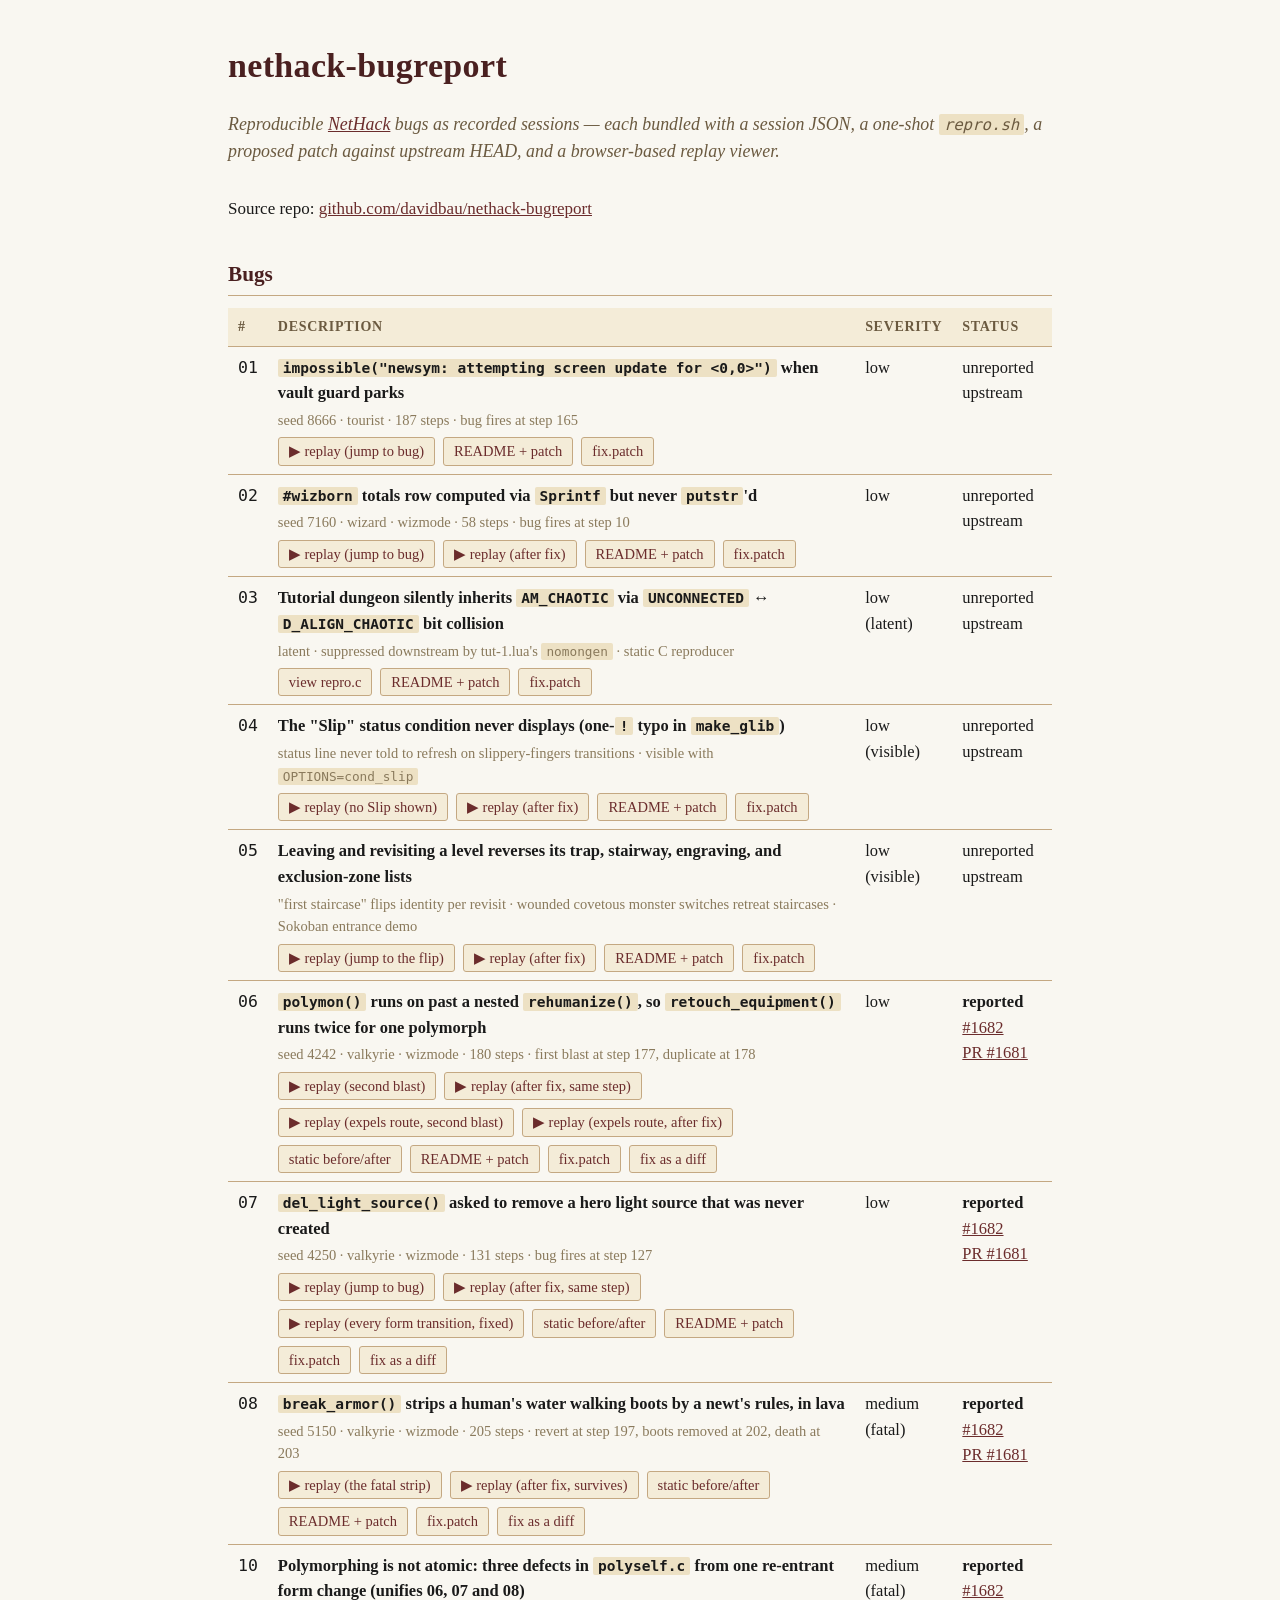
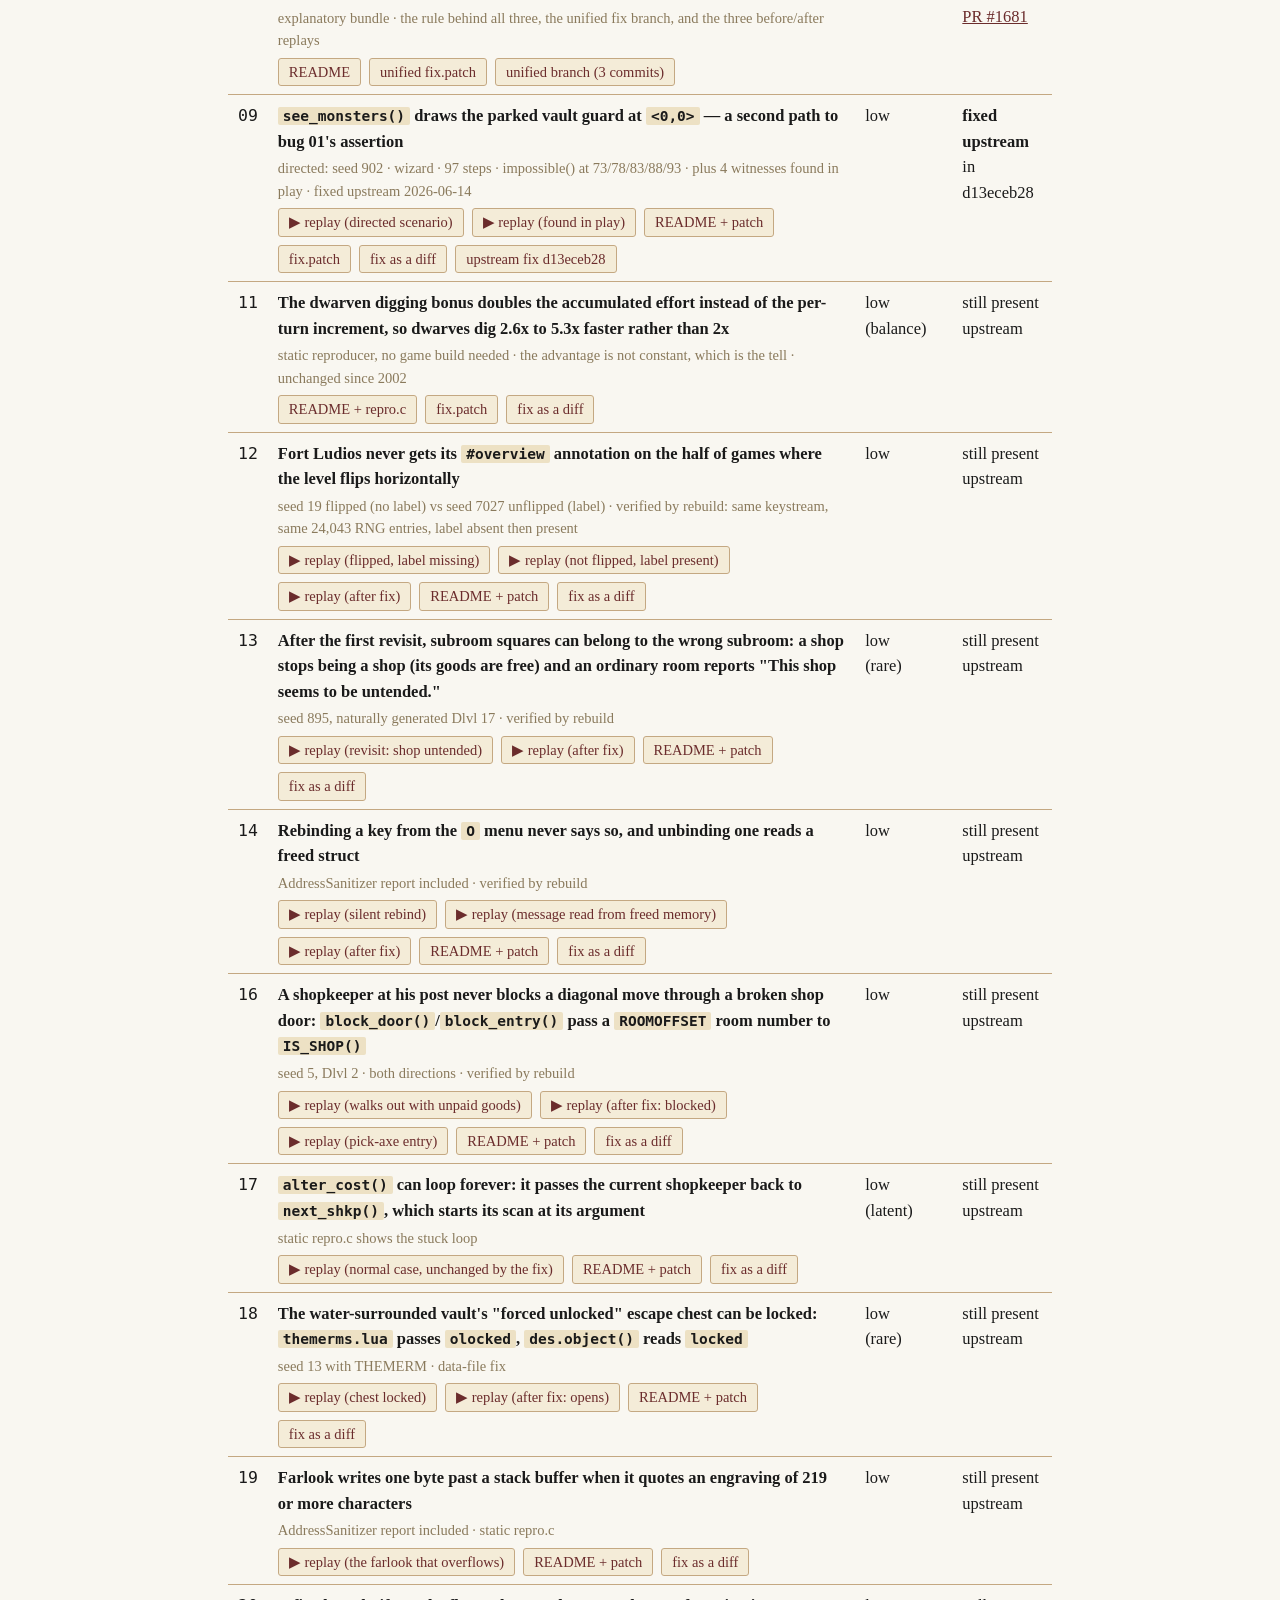
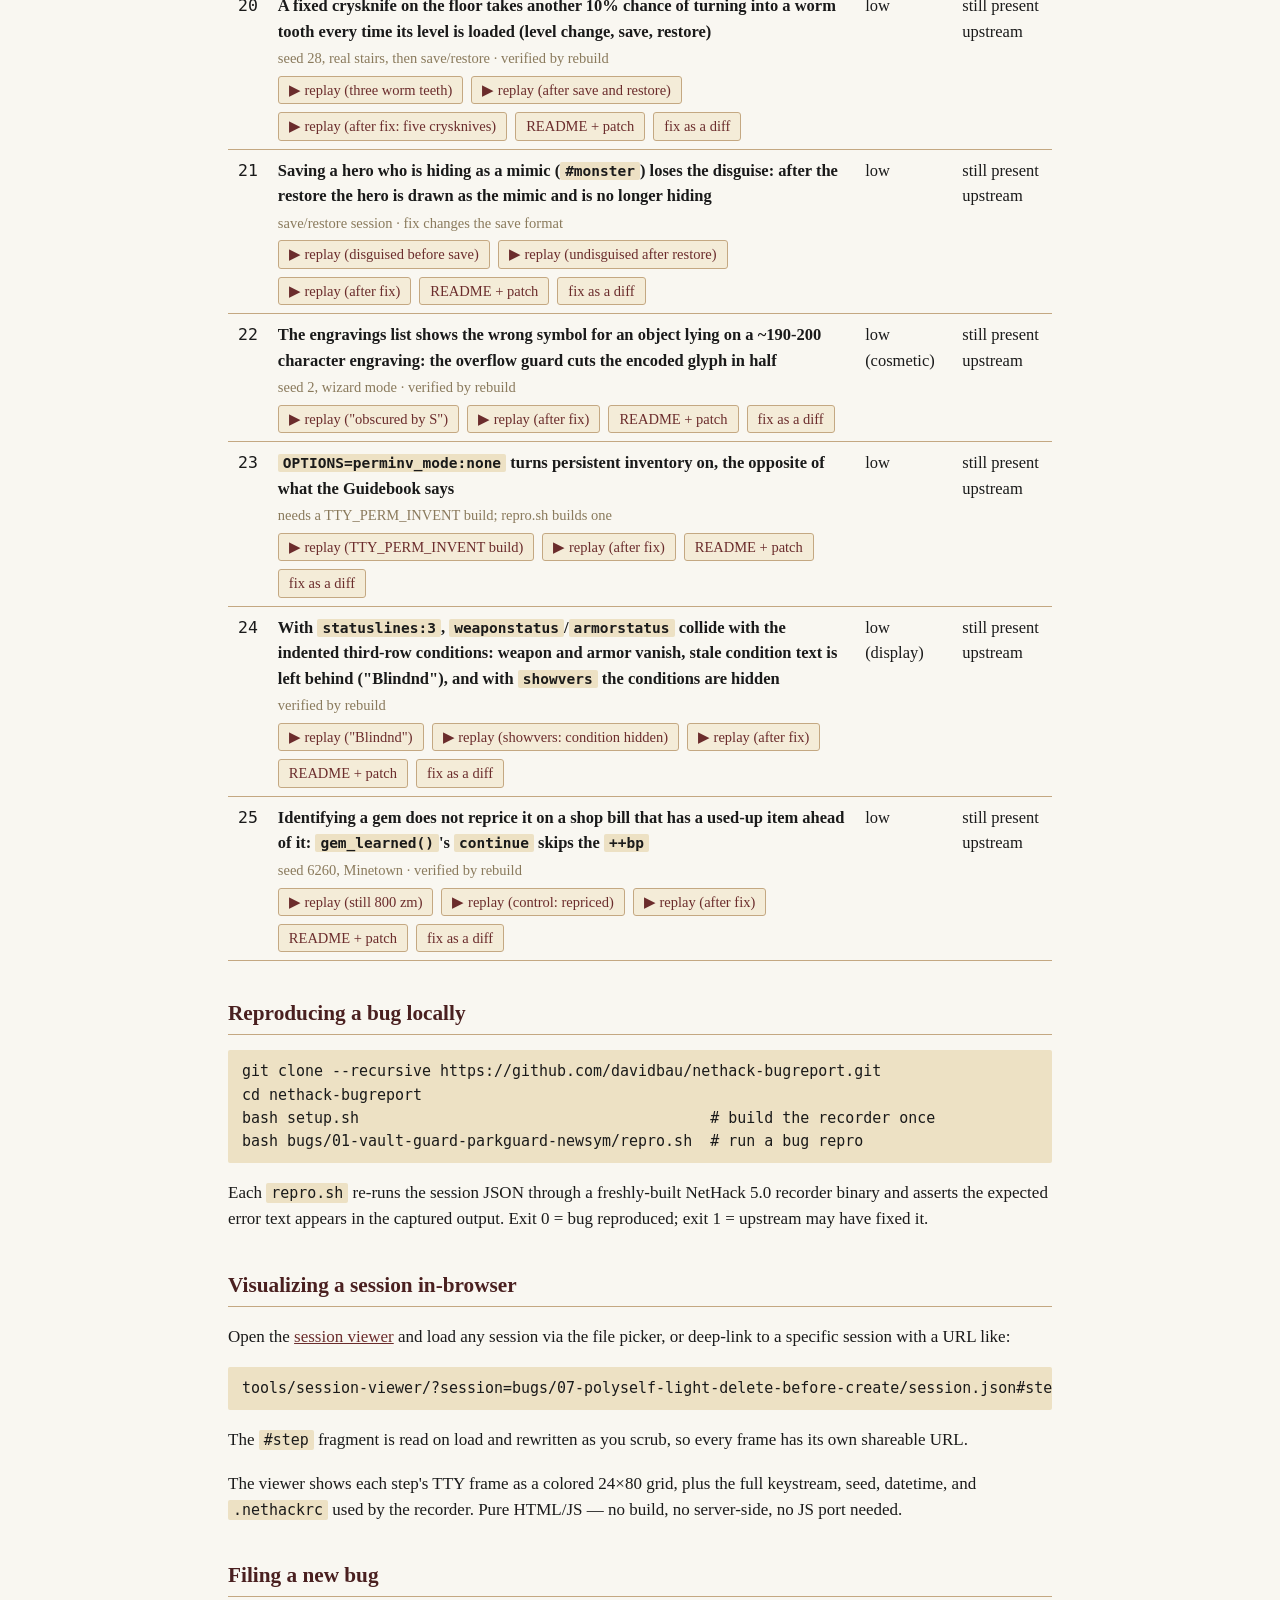
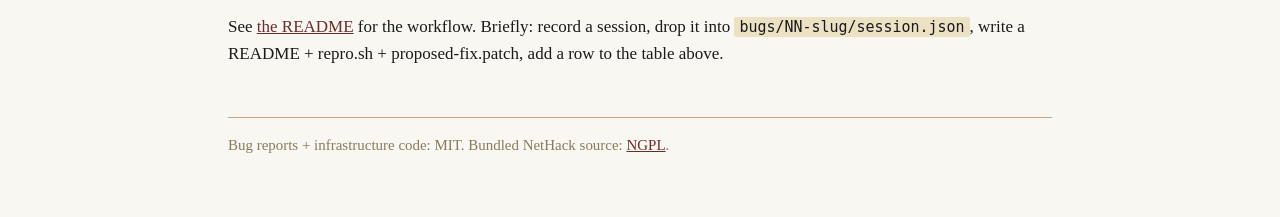
==== index.html @ 1fbb34c0 "bugs 13-14, 16-25: twelve more NetHack 5.0 bug reports Each bundle has a README (what the player see" ====
<!doctype html>
<html lang="en">
<head>
<meta charset="utf-8">
<title>nethack-bugreport</title>
<link rel="icon" href="data:image/svg+xml,<svg xmlns='http://www.w3.org/2000/svg' viewBox='0 0 16 16'><rect width='16' height='16' fill='%23111'/><text x='8' y='12.5' font-family='monospace' font-size='13' fill='%23e8e8e8' text-anchor='middle'>@</text></svg>">
<style>
:root {
    --bg:           #f9f7f1;
    --bg-2:         #f4ecd8;
    --bg-3:         #ede1c4;
    --rule:         #c4a882;
    --fg:           #1a1a1a;
    --fg-2:         #6b5a40;
    --fg-3:         #8a7a5c;
    --accent:       #6b2c2c;
    --accent-dark:  #4a2020;
    --font-serif: 'EB Garamond', 'Garamond', Georgia, serif;
    --font-mono:  "DejaVu Sans Mono","Liberation Mono",monospace;
}
* { box-sizing: border-box; }
html, body { margin: 0; padding: 0; background: var(--bg); color: var(--fg); }
body { font: 17px/1.55 var(--font-serif); }
.wrap { max-width: 880px; margin: 0 auto; padding: 40px 28px 60px; }
h1 {
    font-size: 2.0em;
    margin: 0 0 6px 0;
    color: var(--accent-dark);
    font-weight: 600;
    letter-spacing: 0.01em;
}
.tagline {
    color: var(--fg-2);
    font-style: italic;
    margin-bottom: 30px;
    font-size: 1.05em;
}
h2 {
    font-size: 1.25em;
    color: var(--accent-dark);
    margin-top: 36px;
    margin-bottom: 12px;
    border-bottom: 1px solid var(--rule);
    padding-bottom: 4px;
}
a { color: var(--accent); }
a:hover { color: var(--accent-dark); }
code, pre {
    font-family: var(--font-mono);
    background: var(--bg-3);
    padding: 1px 5px;
    border-radius: 2px;
    font-size: 0.88em;
}
pre {
    padding: 10px 14px;
    overflow: auto;
}
table {
    width: 100%;
    border-collapse: collapse;
    margin: 10px 0 14px 0;
    font-size: 0.97em;
}
th, td {
    text-align: left;
    padding: 8px 10px;
    border-bottom: 1px solid var(--rule);
    vertical-align: top;
}
th {
    background: var(--bg-2);
    color: var(--fg-2);
    font-weight: 600;
    font-size: 0.85em;
    text-transform: uppercase;
    letter-spacing: 0.05em;
}
td.num { font-family: var(--font-mono); white-space: nowrap; }
.bug-title { font-weight: 600; }
.bug-meta {
    display: block;
    color: var(--fg-3);
    font-size: 0.88em;
    margin-top: 3px;
}
.actions {
    display: flex;
    gap: 8px;
    flex-wrap: wrap;
    margin-top: 6px;
}
.actions a {
    display: inline-block;
    background: var(--bg-2);
    border: 1px solid var(--rule);
    padding: 2px 10px;
    border-radius: 3px;
    text-decoration: none;
    font-size: 0.88em;
    color: var(--accent);
}
.actions a:hover { background: var(--bg-3); color: var(--accent-dark); }
.footer {
    margin-top: 50px;
    padding-top: 16px;
    border-top: 1px solid var(--rule);
    color: var(--fg-3);
    font-size: 0.88em;
}
</style>
</head>
<body>
<div class="wrap">

<h1>nethack-bugreport</h1>
<p class="tagline">
    Reproducible <a href="https://github.com/NetHack/NetHack">NetHack</a>
    bugs as recorded sessions — each bundled with a session JSON,
    a one-shot <code>repro.sh</code>, a proposed patch against upstream
    HEAD, and a browser-based replay viewer.
</p>

<p>
    Source repo:
    <a href="https://github.com/davidbau/nethack-bugreport">github.com/davidbau/nethack-bugreport</a>
</p>

<h2>Bugs</h2>
<table>
    <thead>
        <tr>
            <th>#</th>
            <th>Description</th>
            <th>Severity</th>
            <th>Status</th>
        </tr>
    </thead>
    <tbody>
        <tr>
            <td class="num">01</td>
            <td>
                <div class="bug-title">
                    <code>impossible("newsym: attempting screen update for &lt;0,0&gt;")</code>
                    when vault guard parks
                </div>
                <span class="bug-meta">seed 8666 · tourist · 187 steps · bug fires at step 165</span>
                <div class="actions">
                    <a href="tools/session-viewer/?session=bugs/01-vault-guard-parkguard-newsym/session.json#step=165">▶ replay (jump to bug)</a>
                    <a href="https://github.com/davidbau/nethack-bugreport/tree/main/bugs/01-vault-guard-parkguard-newsym">README + patch</a>
                    <a href="https://github.com/davidbau/nethack-bugreport/blob/main/bugs/01-vault-guard-parkguard-newsym/proposed-fix.patch">fix.patch</a>
                </div>
            </td>
            <td>low</td>
            <td>unreported<br>upstream</td>
        </tr>
        <tr>
            <td class="num">02</td>
            <td>
                <div class="bug-title">
                    <code>#wizborn</code> totals row computed via
                    <code>Sprintf</code> but never <code>putstr</code>'d
                </div>
                <span class="bug-meta">seed 7160 · wizard · wizmode · 58 steps · bug fires at step 10</span>
                <div class="actions">
                    <a href="tools/session-viewer/?session=bugs/02-wizborn-totals/session.json#step=10">▶ replay (jump to bug)</a>
                    <a href="tools/session-viewer/?session=bugs/02-wizborn-totals/session-fixed.json#step=10">▶ replay (after fix)</a>
                    <a href="https://github.com/davidbau/nethack-bugreport/tree/main/bugs/02-wizborn-totals">README + patch</a>
                    <a href="https://github.com/davidbau/nethack-bugreport/blob/main/bugs/02-wizborn-totals/proposed-fix.patch">fix.patch</a>
                </div>
            </td>
            <td>low</td>
            <td>unreported<br>upstream</td>
        </tr>
        <tr>
            <td class="num">03</td>
            <td>
                <div class="bug-title">
                    Tutorial dungeon silently inherits <code>AM_CHAOTIC</code>
                    via <code>UNCONNECTED</code> ↔ <code>D_ALIGN_CHAOTIC</code>
                    bit collision
                </div>
                <span class="bug-meta">latent · suppressed downstream by tut-1.lua's <code>nomongen</code> · static C reproducer</span>
                <div class="actions">
                    <a href="https://github.com/davidbau/nethack-bugreport/blob/main/bugs/03-tutorial-alignment-collision/repro.c">view repro.c</a>
                    <a href="https://github.com/davidbau/nethack-bugreport/tree/main/bugs/03-tutorial-alignment-collision">README + patch</a>
                    <a href="https://github.com/davidbau/nethack-bugreport/blob/main/bugs/03-tutorial-alignment-collision/proposed-fix.patch">fix.patch</a>
                </div>
            </td>
            <td>low<br>(latent)</td>
            <td>unreported<br>upstream</td>
        </tr>
        <tr>
            <td class="num">04</td>
            <td>
                <div class="bug-title">
                    The "Slip" status condition never displays
                    (one-<code>!</code> typo in <code>make_glib</code>)
                </div>
                <span class="bug-meta">status line never told to refresh on slippery-fingers transitions · visible with <code>OPTIONS=cond_slip</code></span>
                <div class="actions">
                    <a href="tools/session-viewer/?session=bugs/04-make-glib-xor-typo/session.json#step=22">▶ replay (no Slip shown)</a>
                    <a href="tools/session-viewer/?session=bugs/04-make-glib-xor-typo/session-fixed.json#step=22">▶ replay (after fix)</a>
                    <a href="https://github.com/davidbau/nethack-bugreport/tree/main/bugs/04-make-glib-xor-typo">README + patch</a>
                    <a href="https://github.com/davidbau/nethack-bugreport/blob/main/bugs/04-make-glib-xor-typo/proposed-fix.patch">fix.patch</a>
                </div>
            </td>
            <td>low<br>(visible)</td>
            <td>unreported<br>upstream</td>
        </tr>
        <tr>
            <td class="num">05</td>
            <td>
                <div class="bug-title">
                    Leaving and revisiting a level reverses its trap,
                    stairway, engraving, and exclusion-zone lists
                </div>
                <span class="bug-meta">"first staircase" flips identity per revisit · wounded covetous monster switches retreat staircases · Sokoban entrance demo</span>
                <div class="actions">
                    <a href="tools/session-viewer/?session=bugs/05-restore-reverses-chains/session.json#step=99">▶ replay (jump to the flip)</a>
                    <a href="tools/session-viewer/?session=bugs/05-restore-reverses-chains/session-fixed.json#step=99">▶ replay (after fix)</a>
                    <a href="https://github.com/davidbau/nethack-bugreport/tree/main/bugs/05-restore-reverses-chains">README + patch</a>
                    <a href="https://github.com/davidbau/nethack-bugreport/blob/main/bugs/05-restore-reverses-chains/proposed-fix.patch">fix.patch</a>
                </div>
            </td>
            <td>low<br>(visible)</td>
            <td>unreported<br>upstream</td>
        </tr>
        <tr>
            <td class="num">06</td>
            <td>
                <div class="bug-title">
                    <code>polymon()</code> runs on past a nested
                    <code>rehumanize()</code>, so <code>retouch_equipment()</code>
                    runs twice for one polymorph
                </div>
                <span class="bug-meta">seed 4242 · valkyrie · wizmode · 180 steps · first blast at step 177, duplicate at 178</span>
                <div class="actions">
                    <a href="tools/session-viewer/?session=bugs/06-polymon-nested-rehumanize/session.json#step=178">▶ replay (second blast)</a>
                    <a href="tools/session-viewer/?session=bugs/06-polymon-nested-rehumanize/session-fixed.json#step=178">▶ replay (after fix, same step)</a>
                    <a href="tools/session-viewer/?session=bugs/06-polymon-nested-rehumanize/session-expels.json#step=247">▶ replay (expels route, second blast)</a>
                    <a href="tools/session-viewer/?session=bugs/06-polymon-nested-rehumanize/session-expels-fixed.json#step=246">▶ replay (expels route, after fix)</a>
                    <a href="https://davidbau.github.io/nethack-bugreport/bugs/06-polymon-nested-rehumanize/visualization.html">static before/after</a>
                    <a href="https://github.com/davidbau/nethack-bugreport/tree/main/bugs/06-polymon-nested-rehumanize">README + patch</a>
                    <a href="https://github.com/davidbau/nethack-bugreport/blob/main/bugs/06-polymon-nested-rehumanize/proposed-fix.patch">fix.patch</a>
                    <a href="https://github.com/davidbau/NetHack/commit/8076a18220413d8bc6e0ff871c06fa420c8f5793">fix as a diff</a>
                </div>
            </td>
            <td>low</td>
            <td><b>reported</b><br><a href="https://github.com/NetHack/NetHack/issues/1682">#1682</a><br><a href="https://github.com/NetHack/NetHack/pull/1681">PR #1681</a></td>
        </tr>
        <tr>
            <td class="num">07</td>
            <td>
                <div class="bug-title">
                    <code>del_light_source()</code> asked to remove a hero light
                    source that was never created
                </div>
                <span class="bug-meta">seed 4250 · valkyrie · wizmode · 131 steps · bug fires at step 127</span>
                <div class="actions">
                    <a href="tools/session-viewer/?session=bugs/07-polyself-light-delete-before-create/session.json#step=127">▶ replay (jump to bug)</a>
                    <a href="tools/session-viewer/?session=bugs/07-polyself-light-delete-before-create/session-fixed.json#step=127">▶ replay (after fix, same step)</a>
                    <a href="tools/session-viewer/?session=bugs/07-polyself-light-delete-before-create/session-transition-matrix-fixed.json#step=115">▶ replay (every form transition, fixed)</a>
                    <a href="https://davidbau.github.io/nethack-bugreport/bugs/07-polyself-light-delete-before-create/visualization.html">static before/after</a>
                    <a href="https://github.com/davidbau/nethack-bugreport/tree/main/bugs/07-polyself-light-delete-before-create">README + patch</a>
                    <a href="https://github.com/davidbau/nethack-bugreport/blob/main/bugs/07-polyself-light-delete-before-create/proposed-fix.patch">fix.patch</a>
                    <a href="https://github.com/davidbau/NetHack/commit/9a5fcf78e91d292faee9295e4a4e6424efec6cc7">fix as a diff</a>
                </div>
            </td>
            <td>low</td>
            <td><b>reported</b><br><a href="https://github.com/NetHack/NetHack/issues/1682">#1682</a><br><a href="https://github.com/NetHack/NetHack/pull/1681">PR #1681</a></td>
        </tr>
        <tr>
            <td class="num">08</td>
            <td>
                <div class="bug-title">
                    <code>break_armor()</code> strips a <b>human's</b> water walking
                    boots by a <b>newt's</b> rules, in lava
                </div>
                <span class="bug-meta">seed 5150 · valkyrie · wizmode · 205 steps · revert at step 197, boots removed at 202, death at 203</span>
                <div class="actions">
                    <a href="tools/session-viewer/?session=bugs/08-break-armor-stale-form/session.json#step=202">▶ replay (the fatal strip)</a>
                    <a href="tools/session-viewer/?session=bugs/08-break-armor-stale-form/session-fixed.json#step=200">▶ replay (after fix, survives)</a>
                    <a href="https://davidbau.github.io/nethack-bugreport/bugs/08-break-armor-stale-form/visualization.html">static before/after</a>
                    <a href="https://github.com/davidbau/nethack-bugreport/tree/main/bugs/08-break-armor-stale-form">README + patch</a>
                    <a href="https://github.com/davidbau/nethack-bugreport/blob/main/bugs/08-break-armor-stale-form/proposed-fix.patch">fix.patch</a>
                    <a href="https://github.com/davidbau/NetHack/commit/e38656987319c8e62f13c428ef3ae6837f7faa3a">fix as a diff</a>
                </div>
            </td>
            <td>medium<br>(fatal)</td>
            <td><b>reported</b><br><a href="https://github.com/NetHack/NetHack/issues/1682">#1682</a><br><a href="https://github.com/NetHack/NetHack/pull/1681">PR #1681</a></td>
        </tr>
        <tr>
            <td class="num">10</td>
            <td>
                <div class="bug-title">
                    Polymorphing is not atomic: three defects in
                    <code>polyself.c</code> from one re-entrant form change
                    (unifies 06, 07 and 08)
                </div>
                <span class="bug-meta">explanatory bundle · the rule behind all three, the unified fix branch, and the three before/after replays</span>
                <div class="actions">
                    <a href="https://github.com/davidbau/nethack-bugreport/tree/main/bugs/10-polyself-reentrant-form-changes">README</a>
                    <a href="https://github.com/davidbau/nethack-bugreport/blob/main/bugs/10-polyself-reentrant-form-changes/proposed-fix.patch">unified fix.patch</a>
                    <a href="https://github.com/davidbau/NetHack/compare/16ff59115315917b93185d026aeefea06db9b0f4...bugreport/10-polyself-reentrancy">unified branch (3 commits)</a>
                </div>
            </td>
            <td>medium<br>(fatal)</td>
            <td><b>reported</b><br><a href="https://github.com/NetHack/NetHack/issues/1682">#1682</a><br><a href="https://github.com/NetHack/NetHack/pull/1681">PR #1681</a></td>
        </tr>
        <tr>
            <td class="num">09</td>
            <td>
                <div class="bug-title">
                    <code>see_monsters()</code> draws the parked vault guard at
                    <code>&lt;0,0&gt;</code> &mdash; a second path to bug 01's assertion
                </div>
                <span class="bug-meta">directed: seed 902 · wizard · 97 steps · impossible() at 73/78/83/88/93 · plus 4 witnesses found in play · fixed upstream 2026-06-14</span>
                <div class="actions">
                    <a href="tools/session-viewer/?session=bugs/09-see-monsters-parked-guard/session-directed.json#step=73">▶ replay (directed scenario)</a>
                    <a href="tools/session-viewer/?session=bugs/09-see-monsters-parked-guard/session.json#step=137">▶ replay (found in play)</a>
                    <a href="https://github.com/davidbau/nethack-bugreport/tree/main/bugs/09-see-monsters-parked-guard">README + patch</a>
                    <a href="https://github.com/davidbau/nethack-bugreport/blob/main/bugs/09-see-monsters-parked-guard/proposed-fix.patch">fix.patch</a>
                    <a href="https://github.com/davidbau/NetHack/commit/f7f5a644ce2cc579dc4ad5630d36148cb822c9ee">fix as a diff</a>
                    <a href="https://github.com/NetHack/NetHack/commit/d13eceb28bc84a36d09254a7e1d8b939115afab6">upstream fix d13eceb28</a>
                </div>
            </td>
            <td>low</td>
            <td><b>fixed upstream</b><br>in d13eceb28</td>
        </tr>
        <tr>
            <td class="num">11</td>
            <td>
                <div class="bug-title">
                    The dwarven digging bonus doubles the accumulated effort
                    instead of the per-turn increment, so dwarves dig 2.6x to
                    5.3x faster rather than 2x
                </div>
                <span class="bug-meta">static reproducer, no game build needed · the advantage is not constant, which is the tell · unchanged since 2002</span>
                <div class="actions">
                    <a href="https://github.com/davidbau/nethack-bugreport/tree/main/bugs/11-dwarf-dig-accumulator">README + repro.c</a>
                    <a href="https://github.com/davidbau/nethack-bugreport/blob/main/bugs/11-dwarf-dig-accumulator/proposed-fix.patch">fix.patch</a>
                    <a href="https://github.com/davidbau/NetHack/commit/de56289519c8b4776fe14d194a58fb7d7c742e37">fix as a diff</a>
                </div>
            </td>
            <td>low<br>(balance)</td>
            <td>still present<br>upstream</td>
        </tr>
        <tr>
            <td class="num">12</td>
            <td>
                <div class="bug-title">
                    Fort Ludios never gets its <code>#overview</code>
                    annotation on the half of games where the level flips
                    horizontally
                </div>
                <span class="bug-meta">seed 19 flipped (no label) vs seed 7027 unflipped (label) · verified by rebuild: same keystream, same 24,043 RNG entries, label absent then present</span>
                <div class="actions">
                    <a href="tools/session-viewer/?session=bugs/12-fort-ludios-annotation-flip/session.json#step=105">▶ replay (flipped, label missing)</a>
                    <a href="tools/session-viewer/?session=bugs/12-fort-ludios-annotation-flip/session-unflipped.json#step=104">▶ replay (not flipped, label present)</a>
                    <a href="tools/session-viewer/?session=bugs/12-fort-ludios-annotation-flip/session-fixed.json#step=105">▶ replay (after fix)</a>
                    <a href="https://github.com/davidbau/nethack-bugreport/tree/main/bugs/12-fort-ludios-annotation-flip">README + patch</a>
                    <a href="https://github.com/davidbau/NetHack/commit/6d3963b4a1c9f32602acac246a1e47fc4b1fdc05">fix as a diff</a>
                </div>
            </td>
            <td>low</td>
            <td>still present<br>upstream</td>
        </tr>
        <tr>
            <td class="num">13</td>
            <td>
                <div class="bug-title">
                    After the first revisit, subroom squares can belong to the wrong subroom: a shop stops being a shop (its goods are free) and an ordinary room reports "This shop seems to be untended."
                </div>
                <span class="bug-meta">seed 895, naturally generated Dlvl 17 · verified by rebuild</span>
                <div class="actions">
                    <a href="tools/session-viewer/?session=bugs/13-subroom-roomno-stale-on-restore/session.json#step=183">▶ replay (revisit: shop untended)</a>
                    <a href="tools/session-viewer/?session=bugs/13-subroom-roomno-stale-on-restore/session-fixed.json#step=183">▶ replay (after fix)</a>
                    <a href="https://github.com/davidbau/nethack-bugreport/tree/main/bugs/13-subroom-roomno-stale-on-restore">README + patch</a>
                    <a href="https://github.com/davidbau/NetHack/commit/34928fe03b426cee973c6aaebabbed9112e4f722">fix as a diff</a>
                </div>
            </td>
            <td>low<br>(rare)</td>
            <td>still present<br>upstream</td>
        </tr>
        <tr>
            <td class="num">14</td>
            <td>
                <div class="bug-title">
                    Rebinding a key from the <code>O</code> menu never says so, and unbinding one reads a freed struct
                </div>
                <span class="bug-meta">AddressSanitizer report included · verified by rebuild</span>
                <div class="actions">
                    <a href="tools/session-viewer/?session=bugs/14-rebind-key-message/session.json#step=37">▶ replay (silent rebind)</a>
                    <a href="tools/session-viewer/?session=bugs/14-rebind-key-message/session.json#step=40">▶ replay (message read from freed memory)</a>
                    <a href="tools/session-viewer/?session=bugs/14-rebind-key-message/session-fixed.json#step=37">▶ replay (after fix)</a>
                    <a href="https://github.com/davidbau/nethack-bugreport/tree/main/bugs/14-rebind-key-message">README + patch</a>
                    <a href="https://github.com/davidbau/NetHack/commit/a2c2cb68cea8cb401758c7ab9bb74c4b783a6fda">fix as a diff</a>
                </div>
            </td>
            <td>low</td>
            <td>still present<br>upstream</td>
        </tr>
        <tr>
            <td class="num">16</td>
            <td>
                <div class="bug-title">
                    A shopkeeper at his post never blocks a diagonal move through a broken shop door: <code>block_door()</code>/<code>block_entry()</code> pass a <code>ROOMOFFSET</code> room number to <code>IS_SHOP()</code>
                </div>
                <span class="bug-meta">seed 5, Dlvl 2 · both directions · verified by rebuild</span>
                <div class="actions">
                    <a href="tools/session-viewer/?session=bugs/16-shk-block-door-wrong-room/session.json#step=85">▶ replay (walks out with unpaid goods)</a>
                    <a href="tools/session-viewer/?session=bugs/16-shk-block-door-wrong-room/session-fixed.json#step=81">▶ replay (after fix: blocked)</a>
                    <a href="tools/session-viewer/?session=bugs/16-shk-block-door-wrong-room/session-entry.json#step=57">▶ replay (pick-axe entry)</a>
                    <a href="https://github.com/davidbau/nethack-bugreport/tree/main/bugs/16-shk-block-door-wrong-room">README + patch</a>
                    <a href="https://github.com/davidbau/NetHack/commit/b96713d8427714b7eb2dcd46feb828bfe9d2c8a5">fix as a diff</a>
                </div>
            </td>
            <td>low</td>
            <td>still present<br>upstream</td>
        </tr>
        <tr>
            <td class="num">17</td>
            <td>
                <div class="bug-title">
                    <code>alter_cost()</code> can loop forever: it passes the current shopkeeper back to <code>next_shkp()</code>, which starts its scan at its argument
                </div>
                <span class="bug-meta">static repro.c shows the stuck loop</span>
                <div class="actions">
                    <a href="tools/session-viewer/?session=bugs/17-alter-cost-next-shkp-loop/session.json#step=79">▶ replay (normal case, unchanged by the fix)</a>
                    <a href="https://github.com/davidbau/nethack-bugreport/tree/main/bugs/17-alter-cost-next-shkp-loop">README + patch</a>
                    <a href="https://github.com/davidbau/NetHack/commit/e5aad0a4e13b71f8e5f350ad3c13403352158fa3">fix as a diff</a>
                </div>
            </td>
            <td>low<br>(latent)</td>
            <td>still present<br>upstream</td>
        </tr>
        <tr>
            <td class="num">18</td>
            <td>
                <div class="bug-title">
                    The water-surrounded vault's "forced unlocked" escape chest can be locked: <code>themerms.lua</code> passes <code>olocked</code>, <code>des.object()</code> reads <code>locked</code>
                </div>
                <span class="bug-meta">seed 13 with THEMERM · data-file fix</span>
                <div class="actions">
                    <a href="tools/session-viewer/?session=bugs/18-water-vault-chest-locked/session.json#step=22">▶ replay (chest locked)</a>
                    <a href="tools/session-viewer/?session=bugs/18-water-vault-chest-locked/session-fixed.json#step=23">▶ replay (after fix: opens)</a>
                    <a href="https://github.com/davidbau/nethack-bugreport/tree/main/bugs/18-water-vault-chest-locked">README + patch</a>
                    <a href="https://github.com/davidbau/NetHack/commit/50dd50e46b16113f73e839e5ee5b3ad6fe6f2348">fix as a diff</a>
                </div>
            </td>
            <td>low<br>(rare)</td>
            <td>still present<br>upstream</td>
        </tr>
        <tr>
            <td class="num">19</td>
            <td>
                <div class="bug-title">
                    Farlook writes one byte past a stack buffer when it quotes an engraving of 219 or more characters
                </div>
                <span class="bug-meta">AddressSanitizer report included · static repro.c</span>
                <div class="actions">
                    <a href="tools/session-viewer/?session=bugs/19-farlook-engraving-overflow/session.json#step=264">▶ replay (the farlook that overflows)</a>
                    <a href="https://github.com/davidbau/nethack-bugreport/tree/main/bugs/19-farlook-engraving-overflow">README + patch</a>
                    <a href="https://github.com/davidbau/NetHack/commit/2ef159dd82bcd1ad2b0c7b8f307126885fa8ebeb">fix as a diff</a>
                </div>
            </td>
            <td>low</td>
            <td>still present<br>upstream</td>
        </tr>
        <tr>
            <td class="num">20</td>
            <td>
                <div class="bug-title">
                    A fixed crysknife on the floor takes another 10% chance of turning into a worm tooth every time its level is loaded (level change, save, restore)
                </div>
                <span class="bug-meta">seed 28, real stairs, then save/restore · verified by rebuild</span>
                <div class="actions">
                    <a href="tools/session-viewer/?session=bugs/20-crysknife-reload-reversion/session.json#step=200">▶ replay (three worm teeth)</a>
                    <a href="tools/session-viewer/?session=bugs/20-crysknife-reload-reversion/session.json#seg=2&amp;step=5">▶ replay (after save and restore)</a>
                    <a href="tools/session-viewer/?session=bugs/20-crysknife-reload-reversion/session-fixed.json#seg=2&amp;step=5">▶ replay (after fix: five crysknives)</a>
                    <a href="https://github.com/davidbau/nethack-bugreport/tree/main/bugs/20-crysknife-reload-reversion">README + patch</a>
                    <a href="https://github.com/davidbau/NetHack/commit/64b11e7e251cd2856ea564d5a7b46ca449e8bdba">fix as a diff</a>
                </div>
            </td>
            <td>low</td>
            <td>still present<br>upstream</td>
        </tr>
        <tr>
            <td class="num">21</td>
            <td>
                <div class="bug-title">
                    Saving a hero who is hiding as a mimic (<code>#monster</code>) loses the disguise: after the restore the hero is drawn as the mimic and is no longer hiding
                </div>
                <span class="bug-meta">save/restore session · fix changes the save format</span>
                <div class="actions">
                    <a href="tools/session-viewer/?session=bugs/21-mimic-disguise-save/session.json#step=33">▶ replay (disguised before save)</a>
                    <a href="tools/session-viewer/?session=bugs/21-mimic-disguise-save/session.json#seg=2&amp;step=0">▶ replay (undisguised after restore)</a>
                    <a href="tools/session-viewer/?session=bugs/21-mimic-disguise-save/session-fixed.json#seg=2&amp;step=0">▶ replay (after fix)</a>
                    <a href="https://github.com/davidbau/nethack-bugreport/tree/main/bugs/21-mimic-disguise-save">README + patch</a>
                    <a href="https://github.com/davidbau/NetHack/commit/03dacd04eae6fde6253d209b9f07a03bf74c27a4">fix as a diff</a>
                </div>
            </td>
            <td>low</td>
            <td>still present<br>upstream</td>
        </tr>
        <tr>
            <td class="num">22</td>
            <td>
                <div class="bug-title">
                    The engravings list shows the wrong symbol for an object lying on a ~190-200 character engraving: the overflow guard cuts the encoded glyph in half
                </div>
                <span class="bug-meta">seed 2, wizard mode · verified by rebuild</span>
                <div class="actions">
                    <a href="tools/session-viewer/?session=bugs/22-look-engrs-glyph-cut/session.json#step=230">▶ replay (&quot;obscured by S&quot;)</a>
                    <a href="tools/session-viewer/?session=bugs/22-look-engrs-glyph-cut/session-fixed.json#step=230">▶ replay (after fix)</a>
                    <a href="https://github.com/davidbau/nethack-bugreport/tree/main/bugs/22-look-engrs-glyph-cut">README + patch</a>
                    <a href="https://github.com/davidbau/NetHack/commit/1079647d5ab5ba6f8a83353456369fa1d803f620">fix as a diff</a>
                </div>
            </td>
            <td>low<br>(cosmetic)</td>
            <td>still present<br>upstream</td>
        </tr>
        <tr>
            <td class="num">23</td>
            <td>
                <div class="bug-title">
                    <code>OPTIONS=perminv_mode:none</code> turns persistent inventory on, the opposite of what the Guidebook says
                </div>
                <span class="bug-meta">needs a TTY_PERM_INVENT build; repro.sh builds one</span>
                <div class="actions">
                    <a href="tools/session-viewer/?session=bugs/23-perminv-mode-none/session.json#step=0">▶ replay (TTY_PERM_INVENT build)</a>
                    <a href="tools/session-viewer/?session=bugs/23-perminv-mode-none/session-fixed.json#step=0">▶ replay (after fix)</a>
                    <a href="https://github.com/davidbau/nethack-bugreport/tree/main/bugs/23-perminv-mode-none">README + patch</a>
                    <a href="https://github.com/davidbau/NetHack/commit/7f0e07a645a9464ff0a480862b100dadbcad0fd7">fix as a diff</a>
                </div>
            </td>
            <td>low</td>
            <td>still present<br>upstream</td>
        </tr>
        <tr>
            <td class="num">24</td>
            <td>
                <div class="bug-title">
                    With <code>statuslines:3</code>, <code>weaponstatus</code>/<code>armorstatus</code> collide with the indented third-row conditions: weapon and armor vanish, stale condition text is left behind ("Blindnd"), and with <code>showvers</code> the conditions are hidden
                </div>
                <span class="bug-meta">verified by rebuild</span>
                <div class="actions">
                    <a href="tools/session-viewer/?session=bugs/24-status-condition-indent/session.json#step=32">▶ replay (&quot;Blindnd&quot;)</a>
                    <a href="tools/session-viewer/?session=bugs/24-status-condition-indent/session-showvers.json#step=13">▶ replay (showvers: condition hidden)</a>
                    <a href="tools/session-viewer/?session=bugs/24-status-condition-indent/session-fixed.json#step=32">▶ replay (after fix)</a>
                    <a href="https://github.com/davidbau/nethack-bugreport/tree/main/bugs/24-status-condition-indent">README + patch</a>
                    <a href="https://github.com/davidbau/NetHack/commit/7c0a3df29893d13aaf12896355f2612853f66345">fix as a diff</a>
                </div>
            </td>
            <td>low<br>(display)</td>
            <td>still present<br>upstream</td>
        </tr>
        <tr>
            <td class="num">25</td>
            <td>
                <div class="bug-title">
                    Identifying a gem does not reprice it on a shop bill that has a used-up item ahead of it: <code>gem_learned()</code>'s <code>continue</code> skips the <code>++bp</code>
                </div>
                <span class="bug-meta">seed 6260, Minetown · verified by rebuild</span>
                <div class="actions">
                    <a href="tools/session-viewer/?session=bugs/25-gem-learned-bill-skip/session.json#step=117">▶ replay (still 800 zm)</a>
                    <a href="tools/session-viewer/?session=bugs/25-gem-learned-bill-skip/session-unread.json#step=114">▶ replay (control: repriced)</a>
                    <a href="tools/session-viewer/?session=bugs/25-gem-learned-bill-skip/session-fixed.json#step=117">▶ replay (after fix)</a>
                    <a href="https://github.com/davidbau/nethack-bugreport/tree/main/bugs/25-gem-learned-bill-skip">README + patch</a>
                    <a href="https://github.com/davidbau/NetHack/commit/c7aa8a2cc74bf5190bcf1d9a99a711fdccc4d98f">fix as a diff</a>
                </div>
            </td>
            <td>low</td>
            <td>still present<br>upstream</td>
        </tr>
    </tbody>
</table>

<h2>Reproducing a bug locally</h2>
<pre>git clone --recursive https://github.com/davidbau/nethack-bugreport.git
cd nethack-bugreport
bash setup.sh                                       # build the recorder once
bash bugs/01-vault-guard-parkguard-newsym/repro.sh  # run a bug repro</pre>

<p>
    Each <code>repro.sh</code> re-runs the session JSON through a
    freshly-built NetHack 5.0 recorder binary and asserts the expected
    error text appears in the captured output. Exit 0 = bug
    reproduced; exit 1 = upstream may have fixed it.
</p>

<h2>Visualizing a session in-browser</h2>
<p>
    Open the
    <a href="tools/session-viewer/">session viewer</a>
    and load any session via the file picker, or deep-link to a
    specific session with a URL like:
</p>
<pre>tools/session-viewer/?session=bugs/07-polyself-light-delete-before-create/session.json#step=127</pre>
<p>
    The <code>#step</code> fragment is read on load and rewritten as you
    scrub, so every frame has its own shareable URL.
</p>
<p>
    The viewer shows each step's TTY frame as a colored 24×80 grid,
    plus the full keystream, seed, datetime, and <code>.nethackrc</code>
    used by the recorder. Pure HTML/JS — no build, no server-side,
    no JS port needed.
</p>

<h2>Filing a new bug</h2>
<p>
    See
    <a href="https://github.com/davidbau/nethack-bugreport#filing-a-new-bug">the README</a>
    for the workflow. Briefly: record a session, drop it into
    <code>bugs/NN-slug/session.json</code>, write a README + repro.sh
    + proposed-fix.patch, add a row to the table above.
</p>

<div class="footer">
    Bug reports + infrastructure code: MIT.
    Bundled NetHack source: <a href="https://github.com/NetHack/NetHack/blob/NetHack-3.7/dat/license">NGPL</a>.
</div>

</div>
</body>
</html>
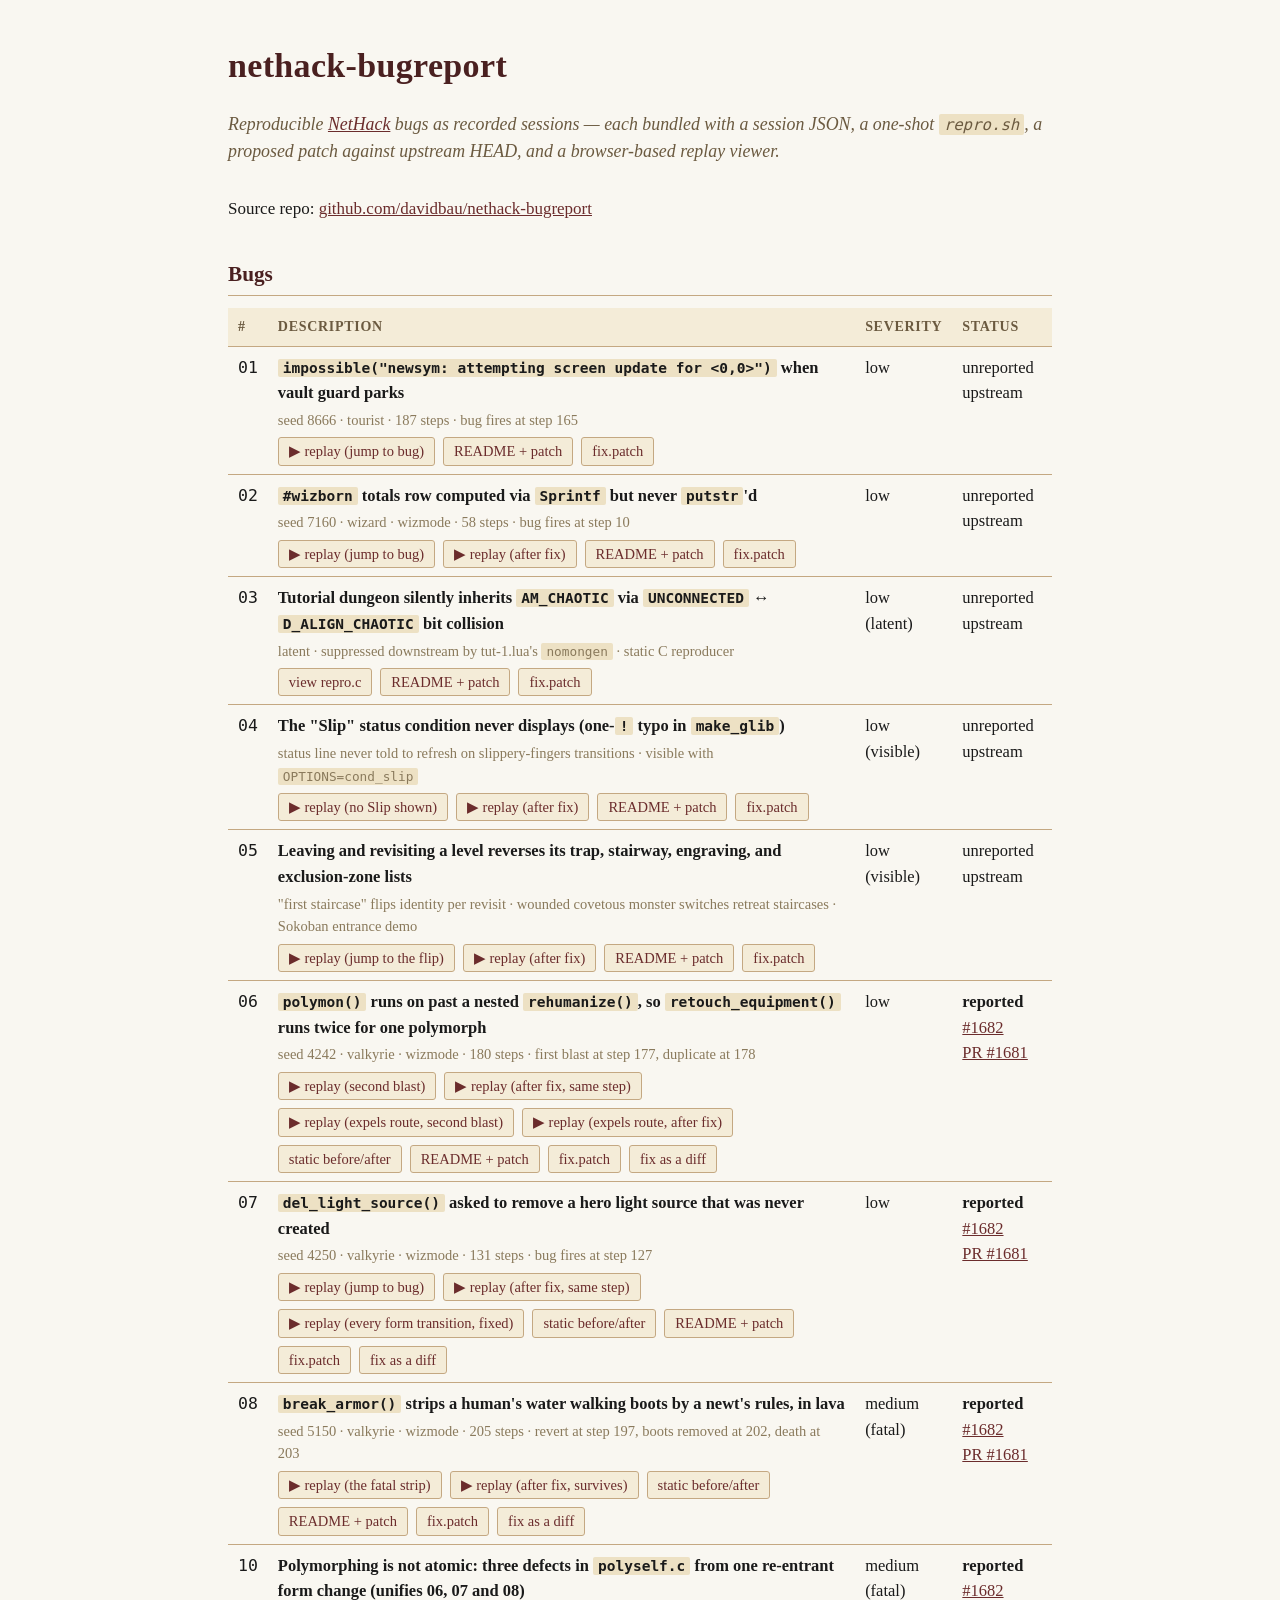
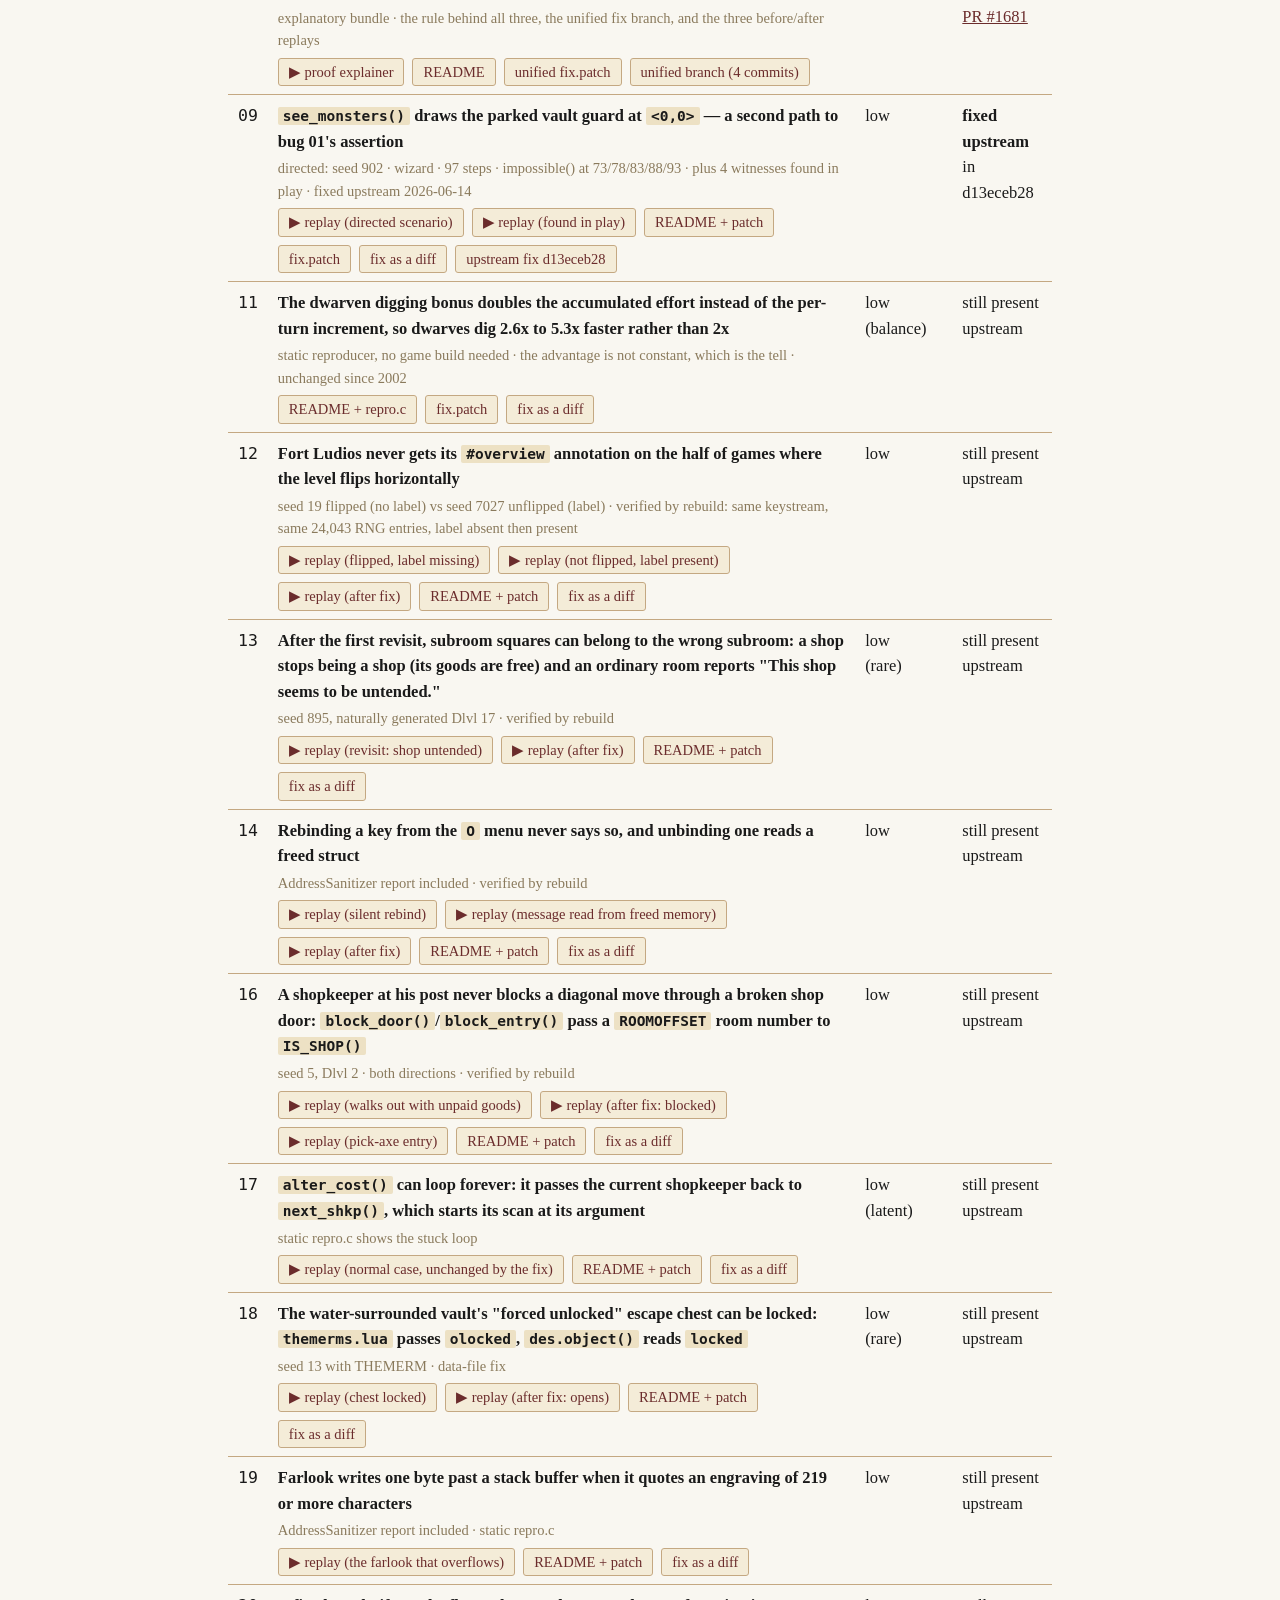
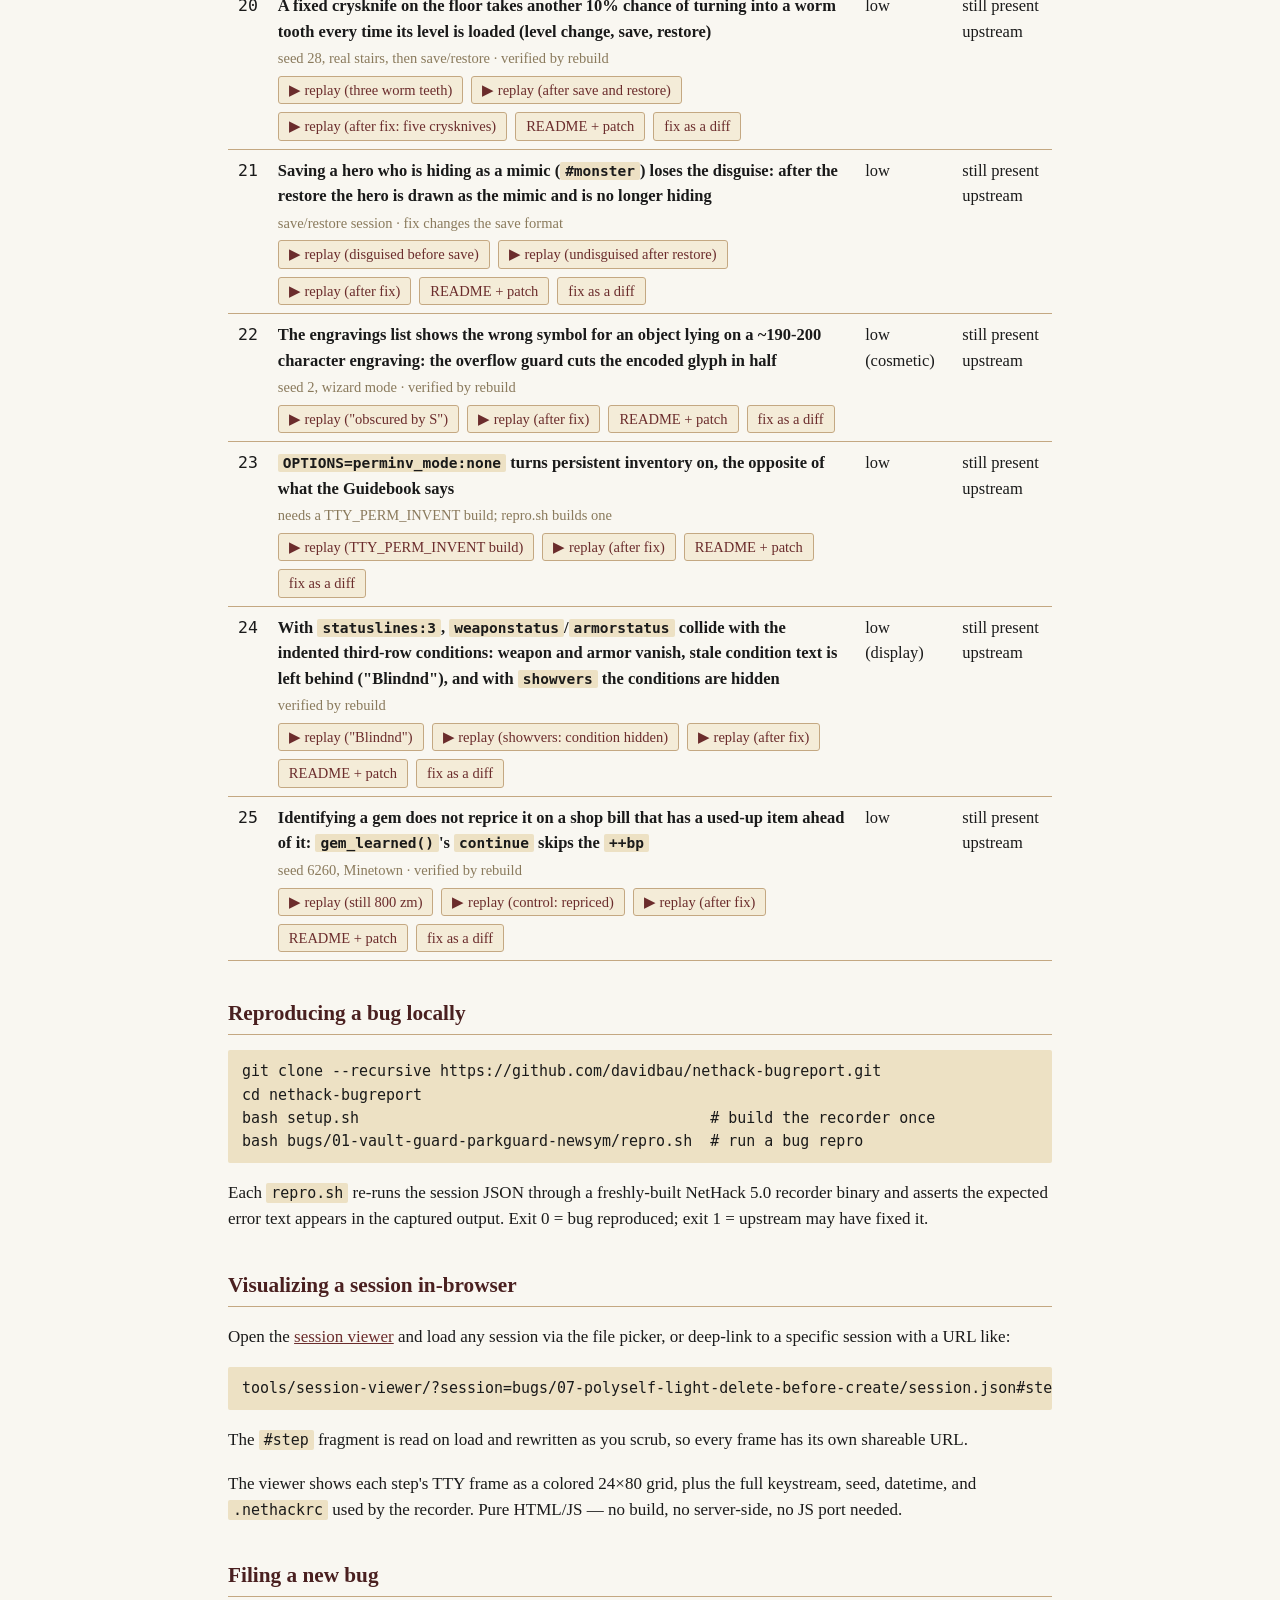
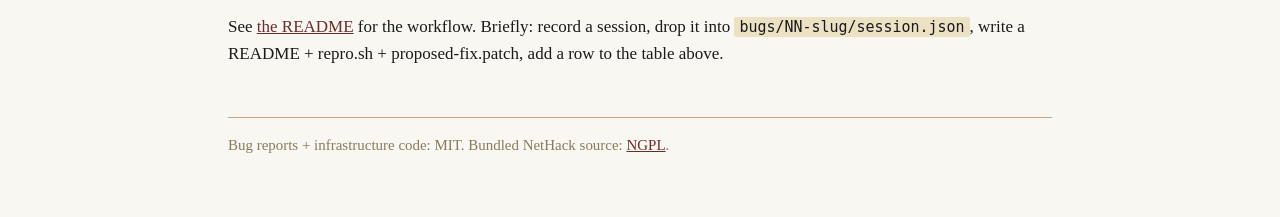
==== commit 8e483b1d: "explainer: six to-the-point parts, matched to the corrected proof; link it The nine-part draft becom" ====
--- a/index.html
+++ b/index.html
@@ -300,9 +300,10 @@
                 </div>
                 <span class="bug-meta">explanatory bundle · the rule behind all three, the unified fix branch, and the three before/after replays</span>
                 <div class="actions">
+                    <a href="bugs/10-polyself-reentrant-form-changes/proof/explainer/">▶ proof explainer</a>
                     <a href="https://github.com/davidbau/nethack-bugreport/tree/main/bugs/10-polyself-reentrant-form-changes">README</a>
                     <a href="https://github.com/davidbau/nethack-bugreport/blob/main/bugs/10-polyself-reentrant-form-changes/proposed-fix.patch">unified fix.patch</a>
-                    <a href="https://github.com/davidbau/NetHack/compare/16ff59115315917b93185d026aeefea06db9b0f4...bugreport/10-polyself-reentrancy">unified branch (3 commits)</a>
+                    <a href="https://github.com/davidbau/NetHack/compare/16ff59115315917b93185d026aeefea06db9b0f4...bugreport/10-polyself-reentrancy">unified branch (4 commits)</a>
                 </div>
             </td>
             <td>medium<br>(fatal)</td>
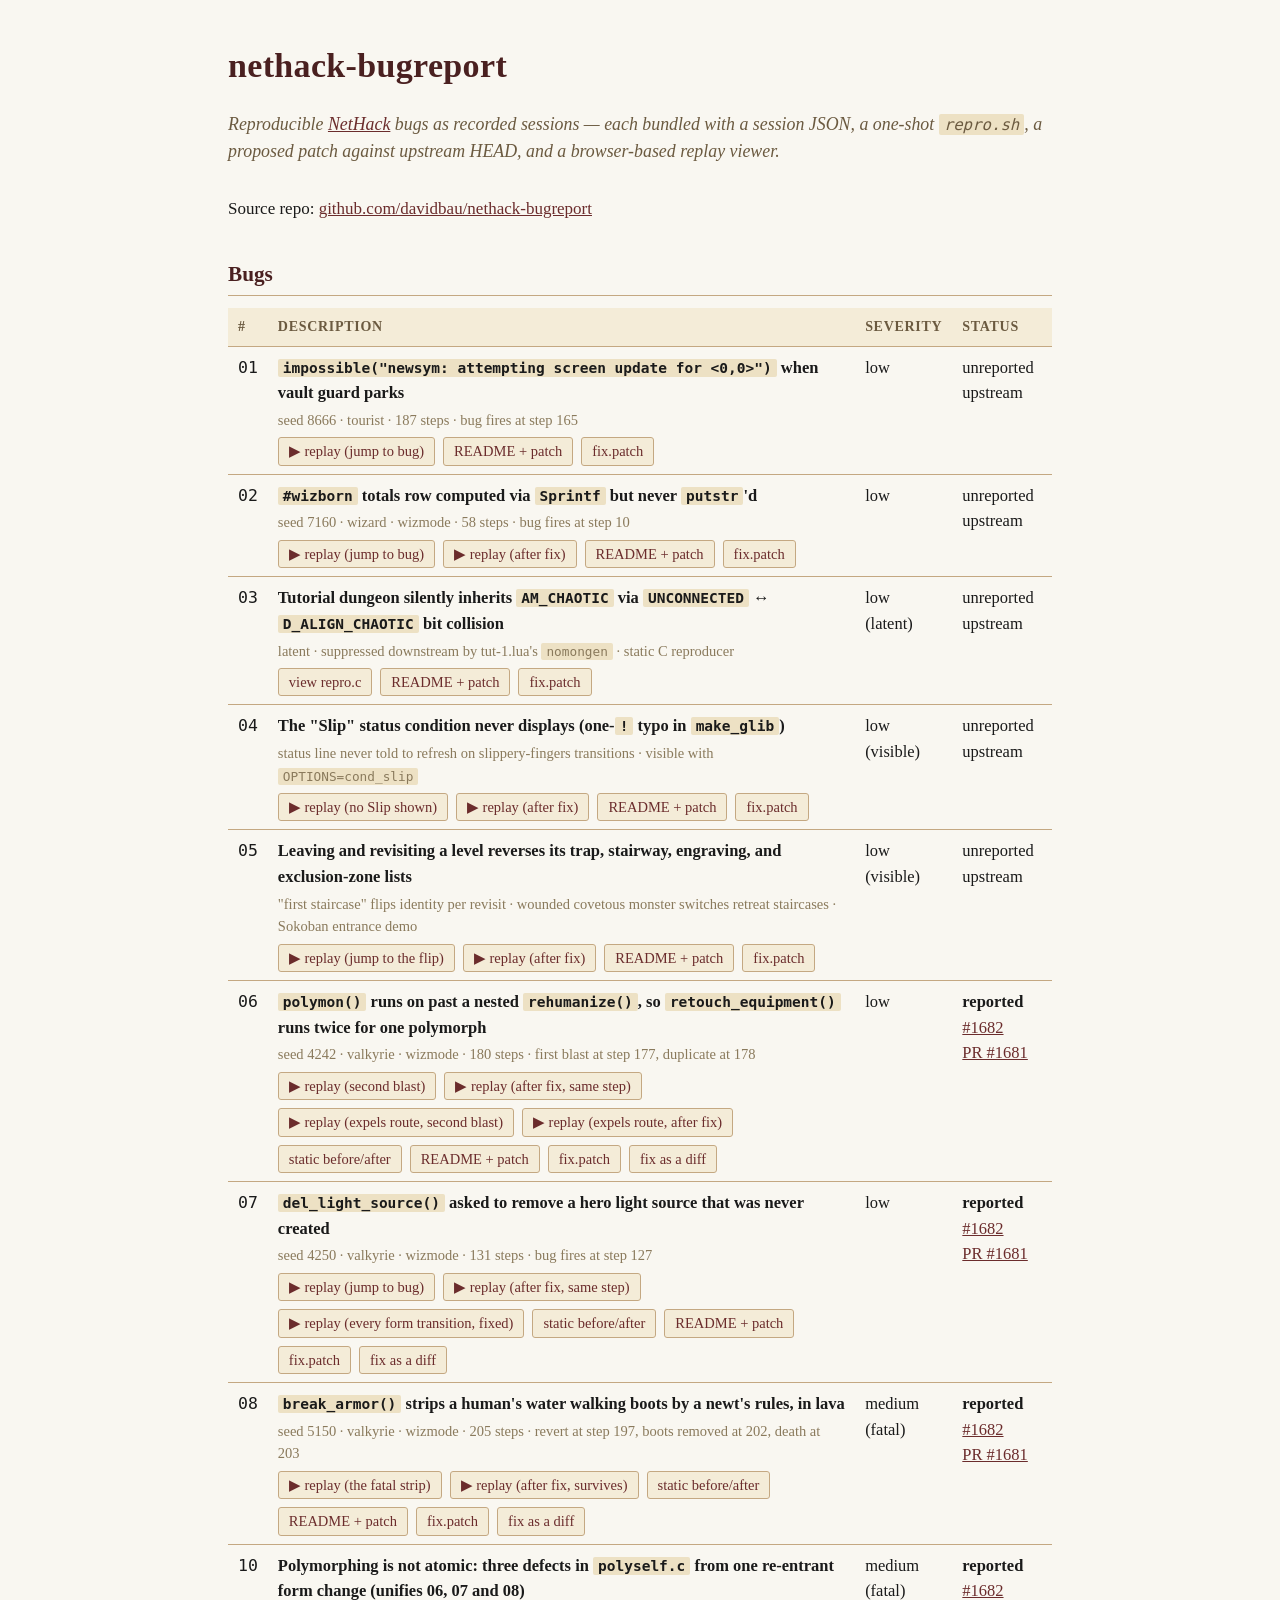
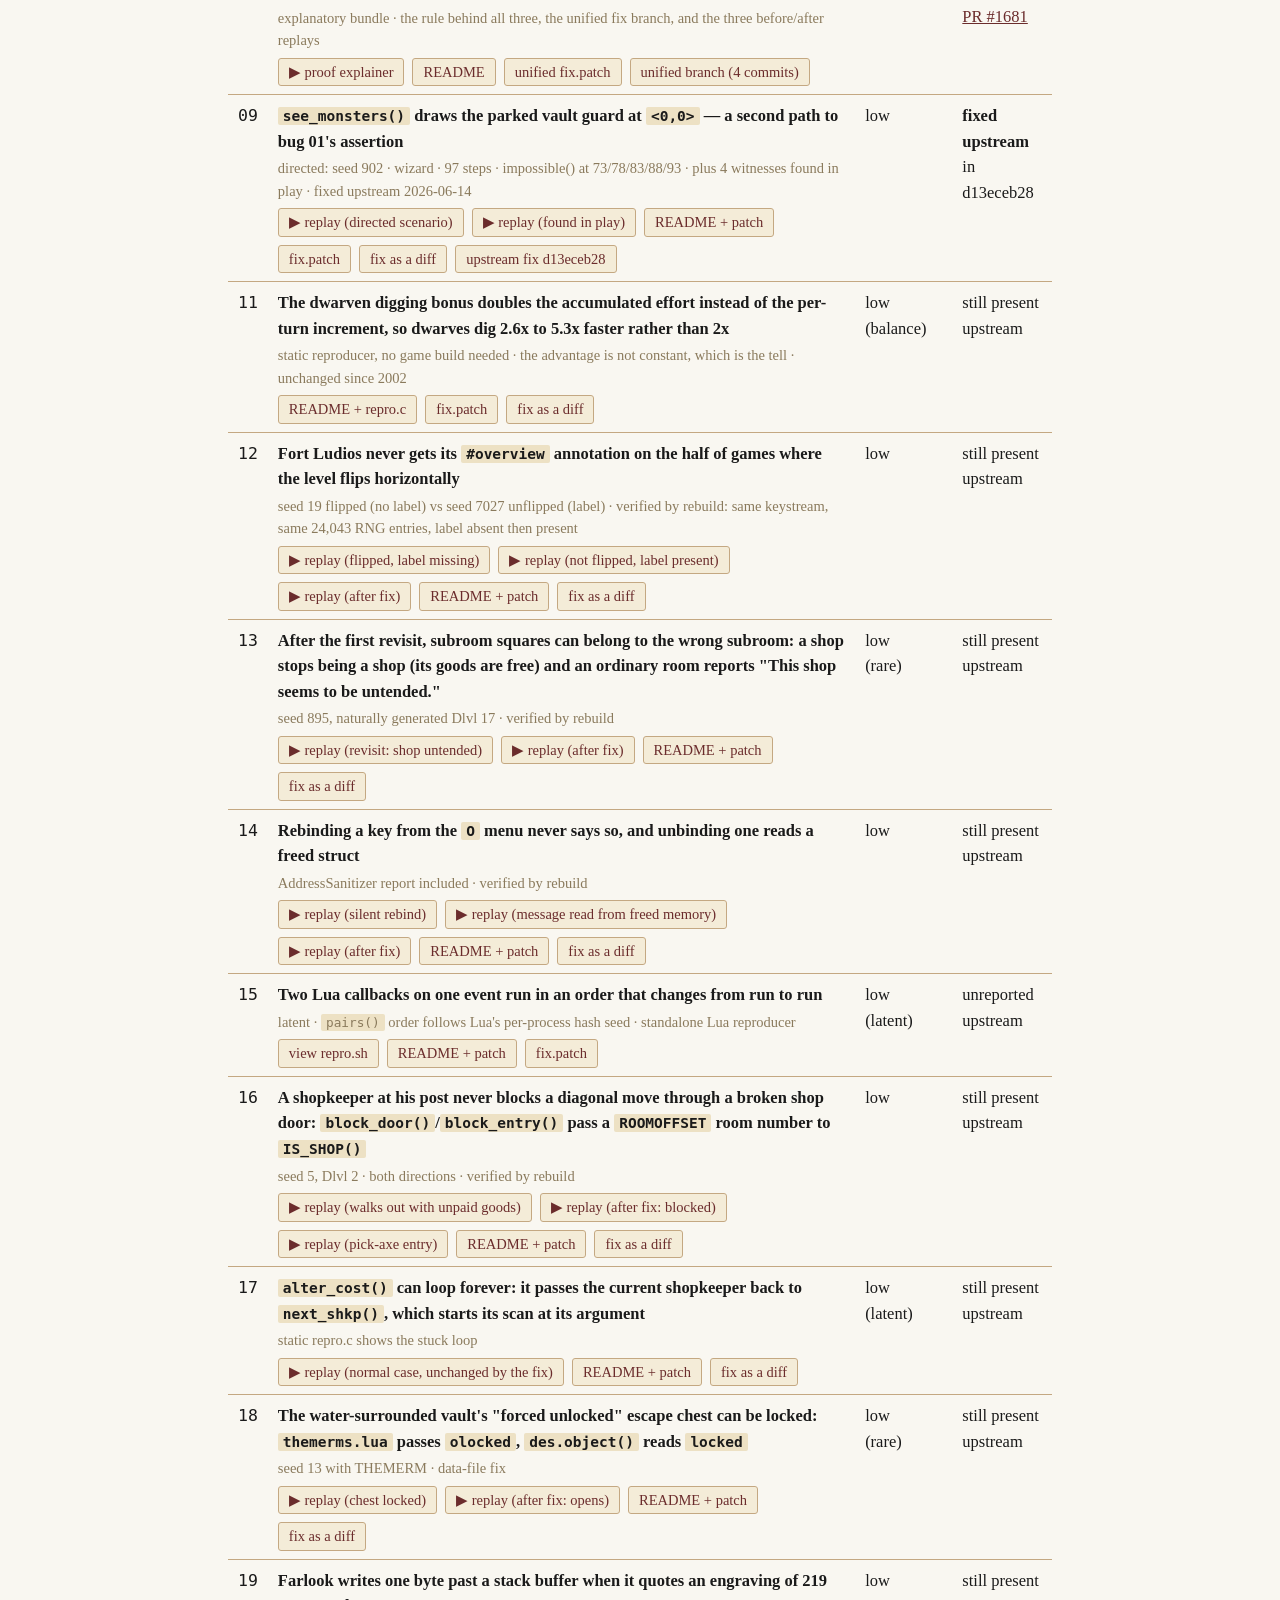
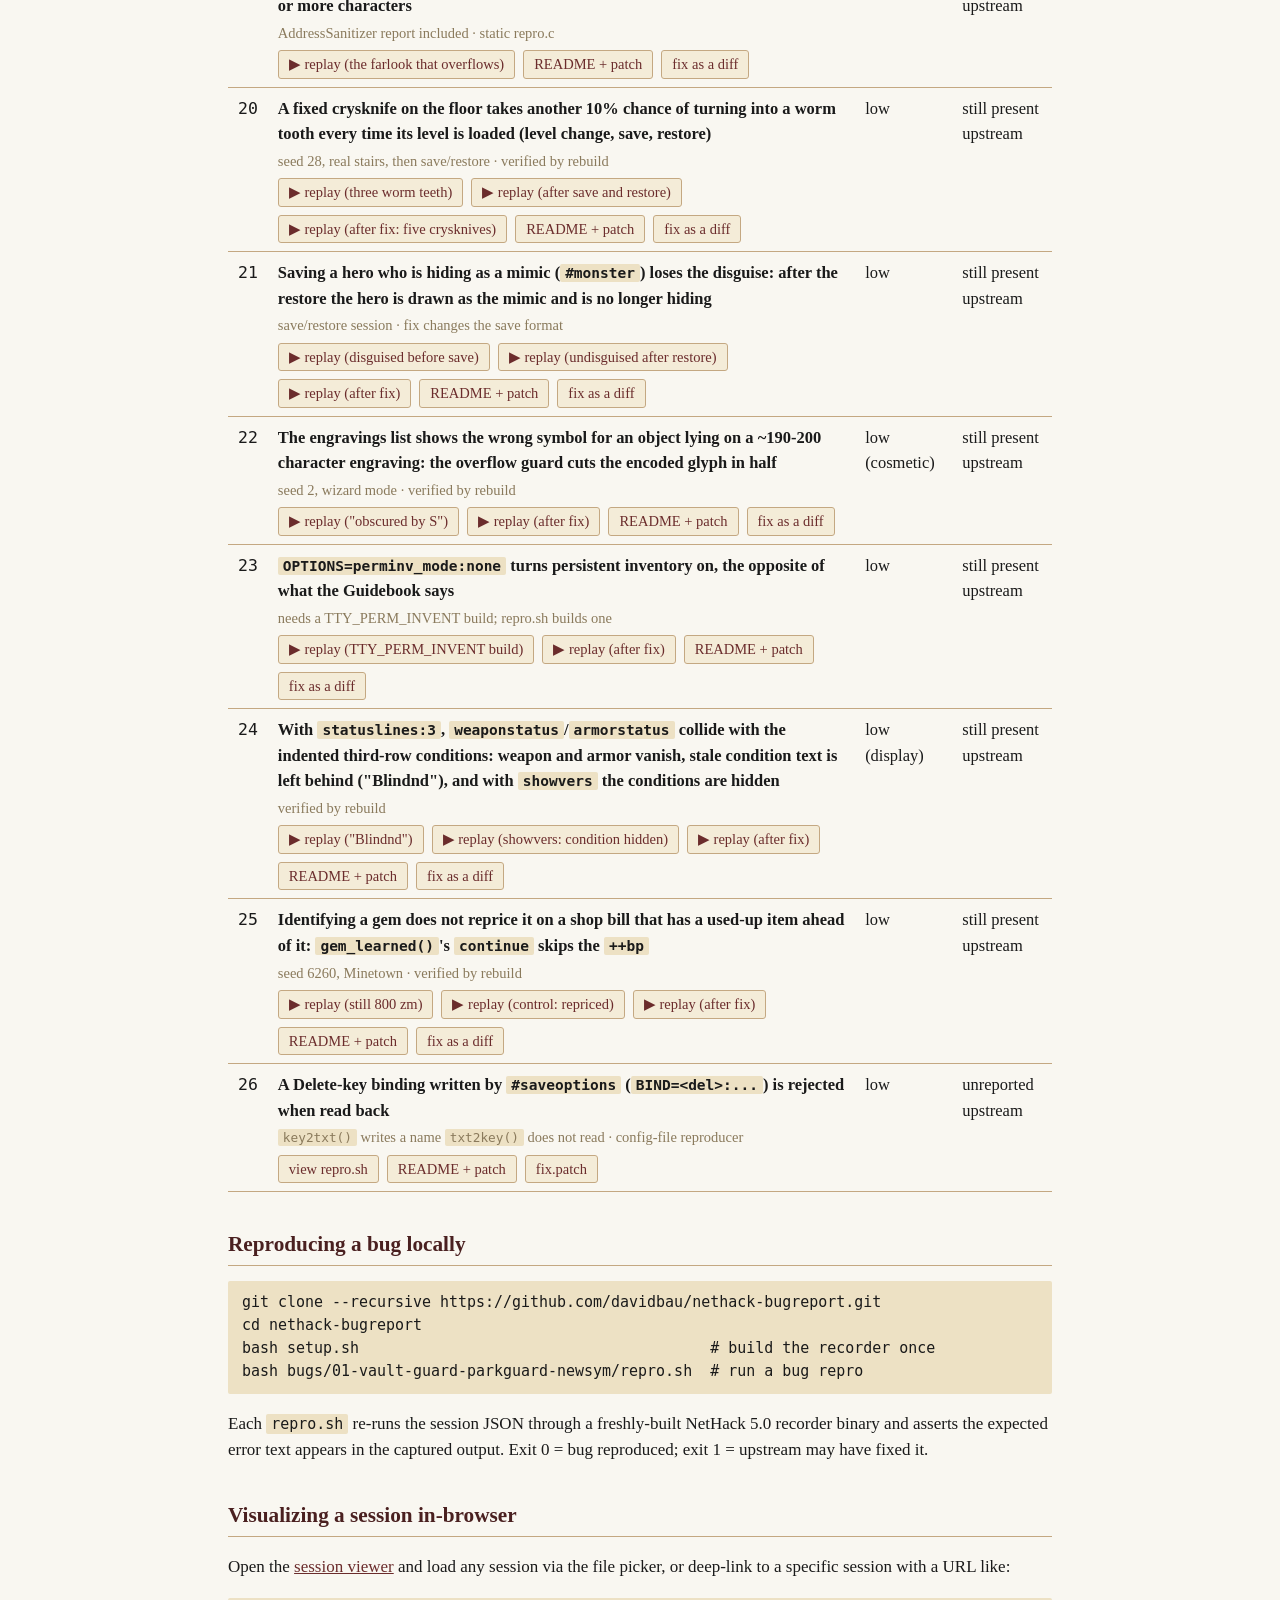
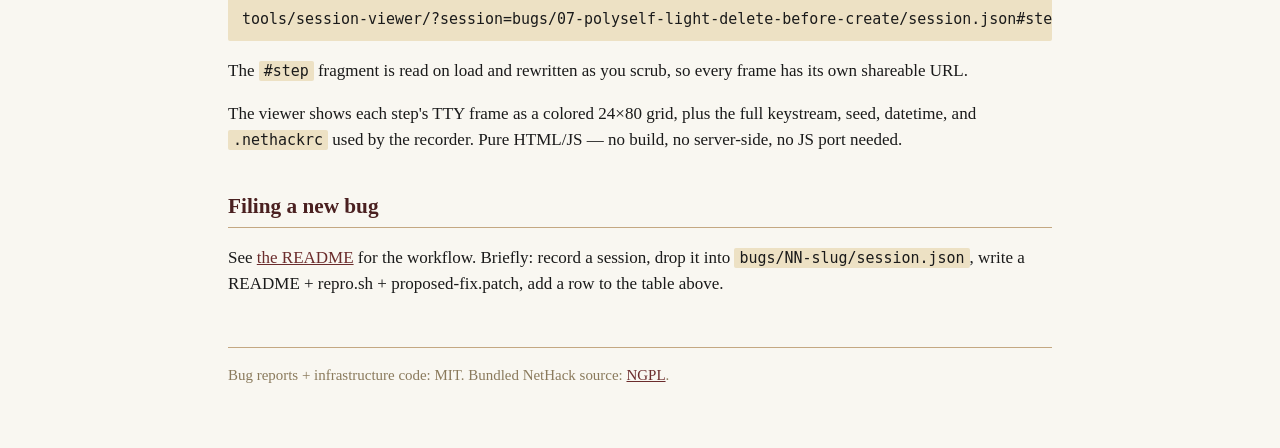
==== commit b46ae5b0: "bugs 15, 26: Lua callback order varies by run; <del> BIND lines are rejected 15: nh_callback_run() r" ====
--- a/index.html
+++ b/index.html
@@ -403,6 +403,22 @@
             <td>still present<br>upstream</td>
         </tr>
         <tr>
+            <td class="num">15</td>
+            <td>
+                <div class="bug-title">
+                    Two Lua callbacks on one event run in an order that changes from run to run
+                </div>
+                <span class="bug-meta">latent · <code>pairs()</code> order follows Lua's per-process hash seed · standalone Lua reproducer</span>
+                <div class="actions">
+                    <a href="https://github.com/davidbau/nethack-bugreport/blob/main/bugs/15-lua-callback-order/repro.sh">view repro.sh</a>
+                    <a href="https://github.com/davidbau/nethack-bugreport/tree/main/bugs/15-lua-callback-order">README + patch</a>
+                    <a href="https://github.com/davidbau/nethack-bugreport/blob/main/bugs/15-lua-callback-order/proposed-fix.patch">fix.patch</a>
+                </div>
+            </td>
+            <td>low<br>(latent)</td>
+            <td>unreported<br>upstream</td>
+        </tr>
+        <tr>
             <td class="num">16</td>
             <td>
                 <div class="bug-title">
@@ -574,6 +590,22 @@
             </td>
             <td>low</td>
             <td>still present<br>upstream</td>
+        </tr>
+        <tr>
+            <td class="num">26</td>
+            <td>
+                <div class="bug-title">
+                    A Delete-key binding written by <code>#saveoptions</code> (<code>BIND=&lt;del&gt;:...</code>) is rejected when read back
+                </div>
+                <span class="bug-meta"><code>key2txt()</code> writes a name <code>txt2key()</code> does not read · config-file reproducer</span>
+                <div class="actions">
+                    <a href="https://github.com/davidbau/nethack-bugreport/blob/main/bugs/26-del-key-binding-roundtrip/repro.sh">view repro.sh</a>
+                    <a href="https://github.com/davidbau/nethack-bugreport/tree/main/bugs/26-del-key-binding-roundtrip">README + patch</a>
+                    <a href="https://github.com/davidbau/nethack-bugreport/blob/main/bugs/26-del-key-binding-roundtrip/proposed-fix.patch">fix.patch</a>
+                </div>
+            </td>
+            <td>low</td>
+            <td>unreported<br>upstream</td>
         </tr>
     </tbody>
 </table>
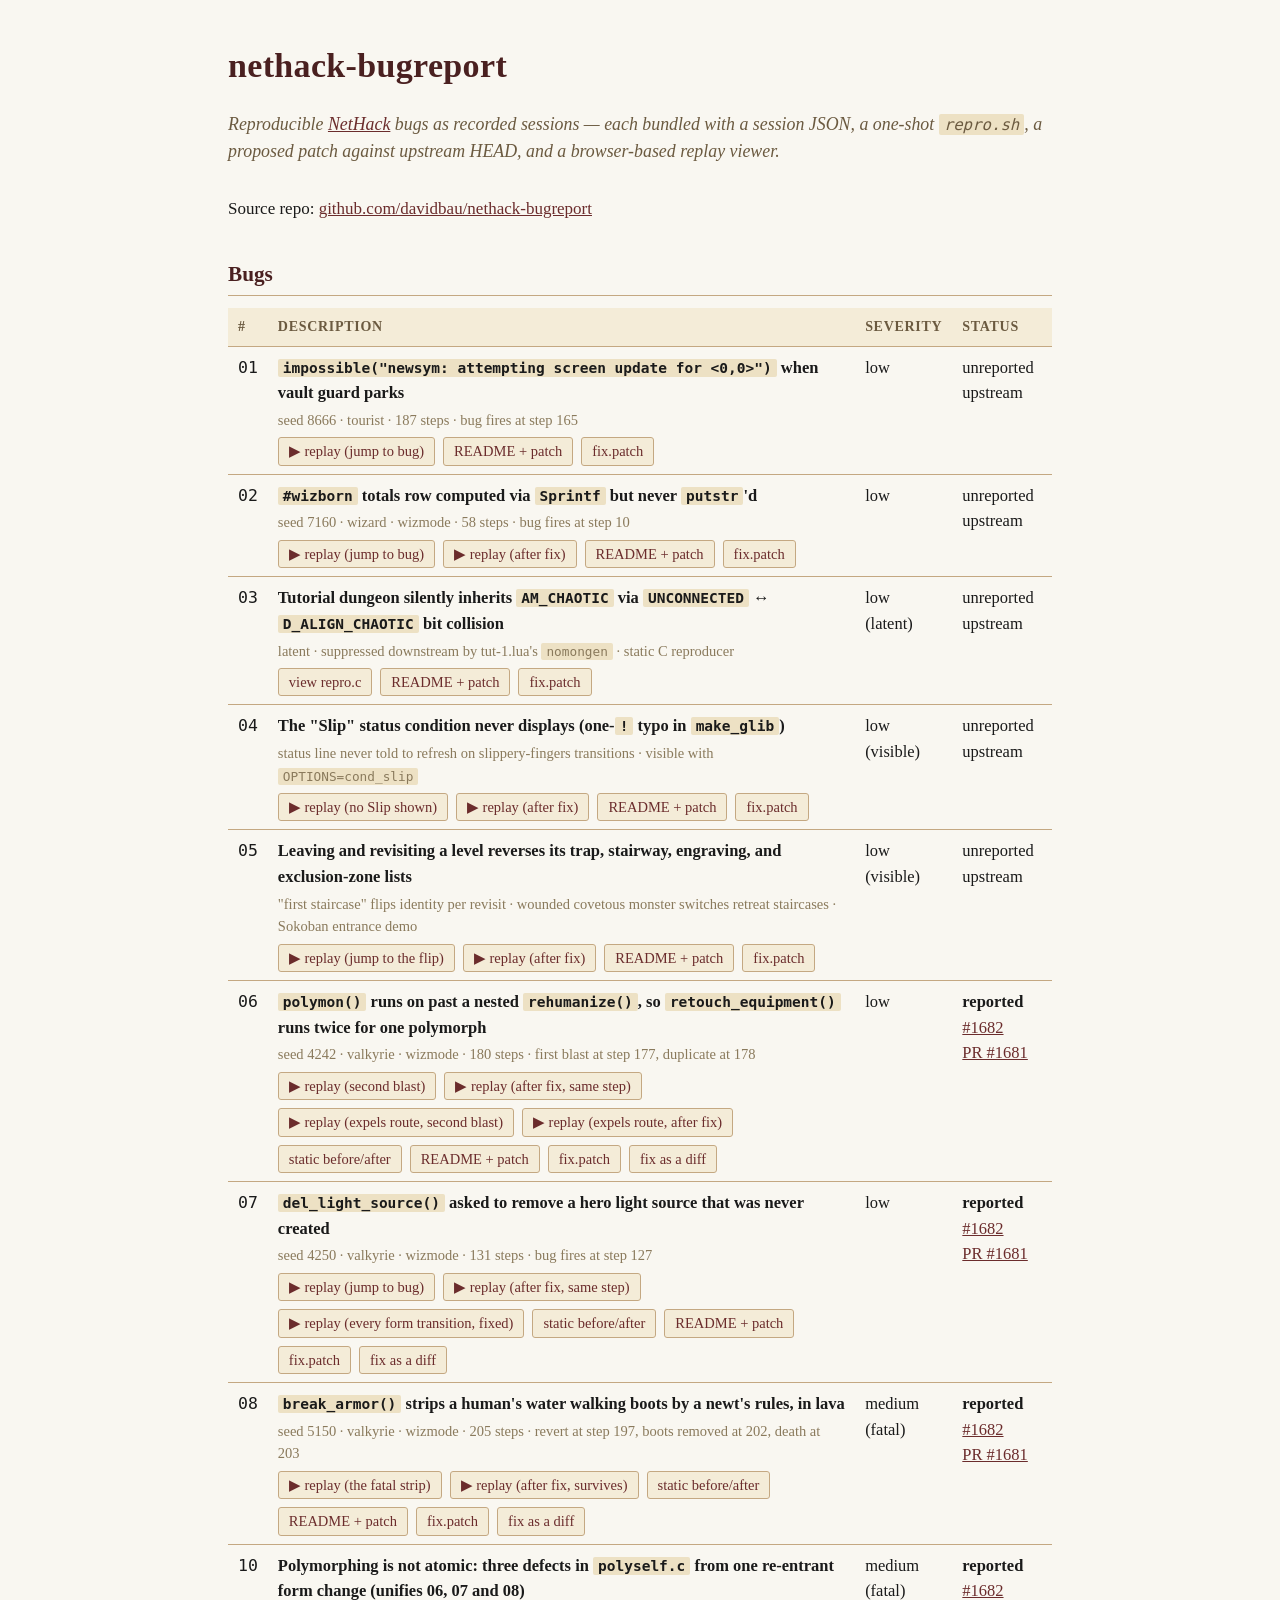
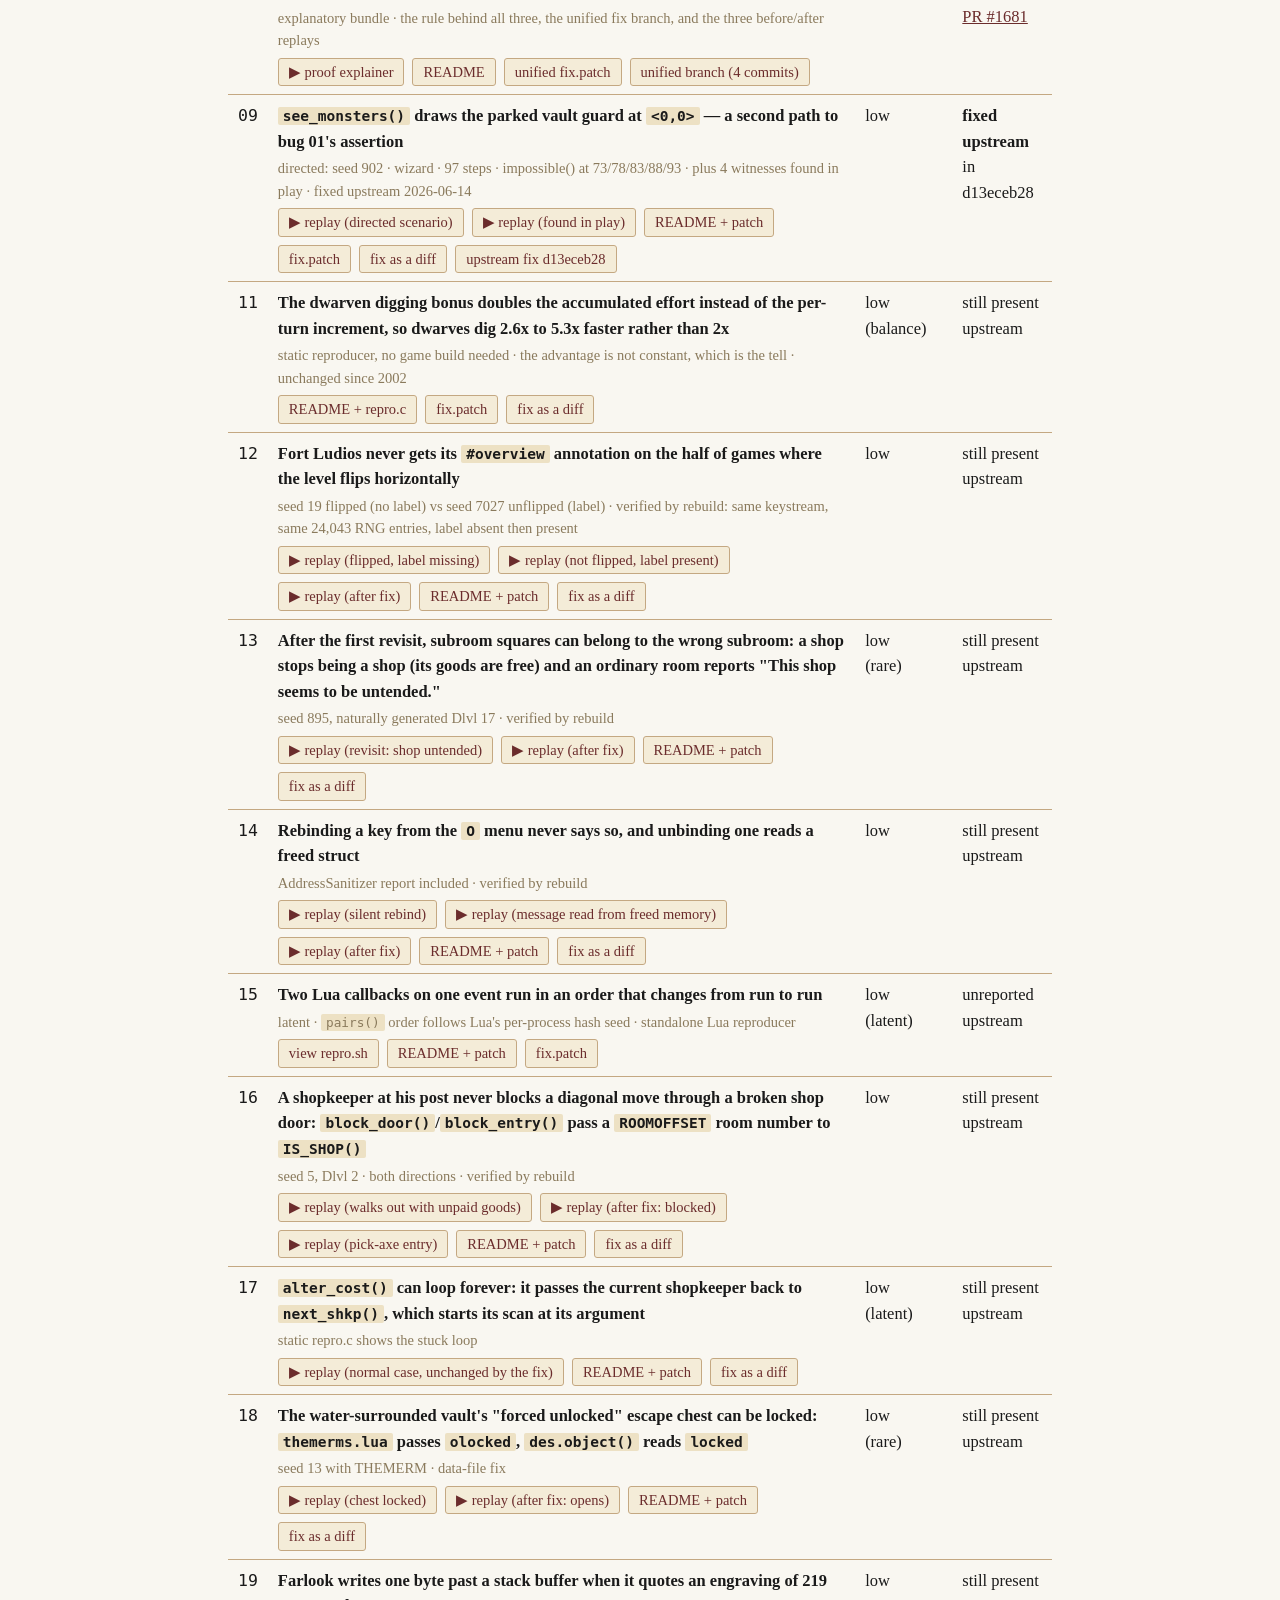
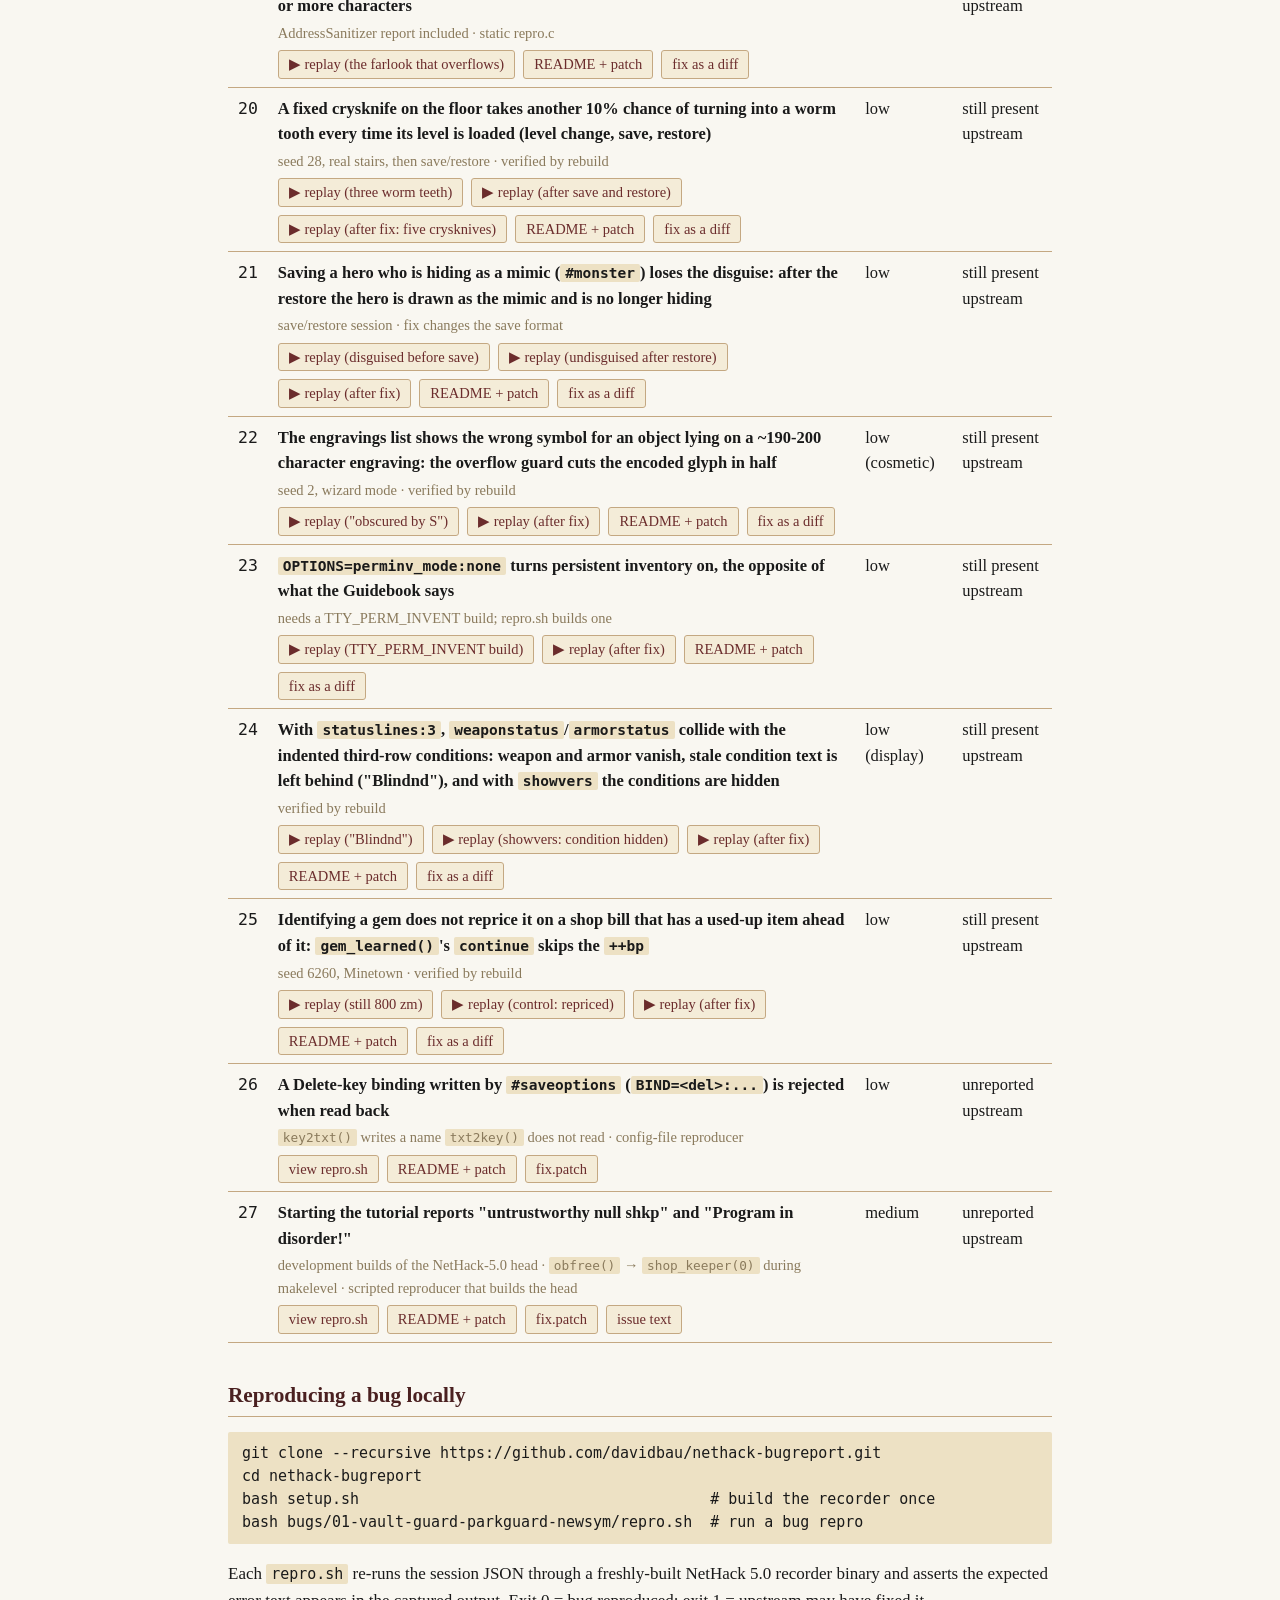
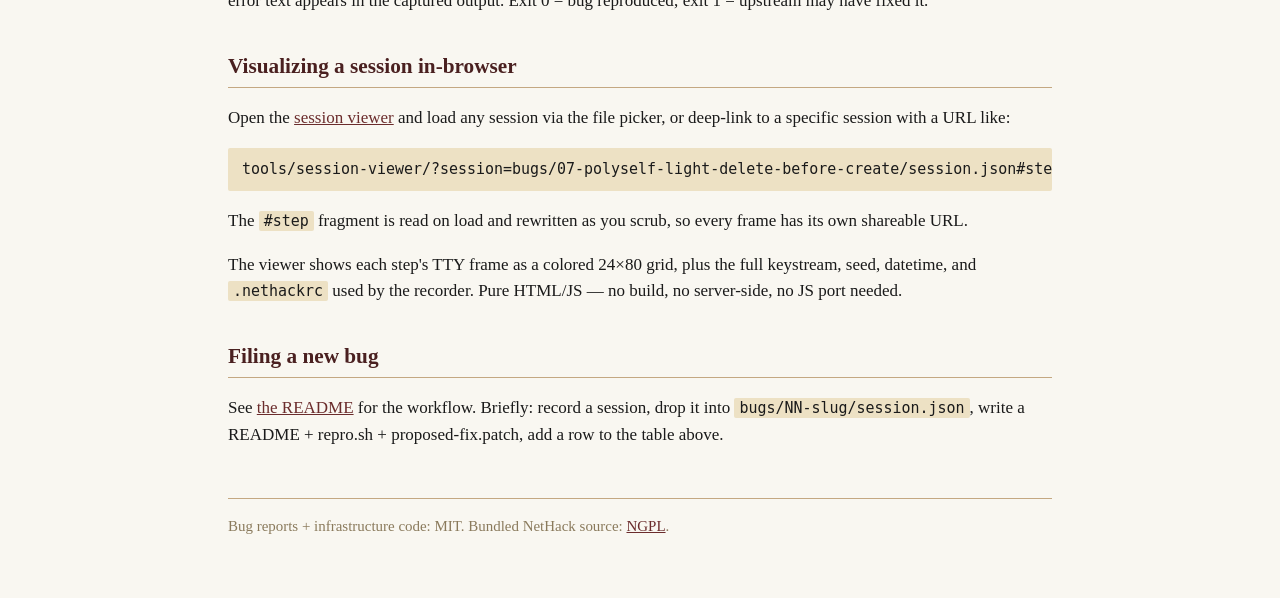
==== commit d2dd9140: "bug 27: starting the tutorial reports "untrustworthy null shkp" on the NetHack-5.0 head A developmen" ====
--- a/index.html
+++ b/index.html
@@ -607,6 +607,23 @@
             <td>low</td>
             <td>unreported<br>upstream</td>
         </tr>
+        <tr>
+            <td class="num">27</td>
+            <td>
+                <div class="bug-title">
+                    Starting the tutorial reports &quot;untrustworthy null shkp&quot; and &quot;Program in disorder!&quot;
+                </div>
+                <span class="bug-meta">development builds of the NetHack-5.0 head · <code>obfree()</code> &rarr; <code>shop_keeper(0)</code> during makelevel · scripted reproducer that builds the head</span>
+                <div class="actions">
+                    <a href="https://github.com/davidbau/nethack-bugreport/blob/main/bugs/27-shkready-null-room/repro.sh">view repro.sh</a>
+                    <a href="https://github.com/davidbau/nethack-bugreport/tree/main/bugs/27-shkready-null-room">README + patch</a>
+                    <a href="https://github.com/davidbau/nethack-bugreport/blob/main/bugs/27-shkready-null-room/proposed-fix.patch">fix.patch</a>
+                    <a href="https://github.com/davidbau/nethack-bugreport/blob/main/bugs/27-shkready-null-room/ISSUE.md">issue text</a>
+                </div>
+            </td>
+            <td>medium</td>
+            <td>unreported<br>upstream</td>
+        </tr>
     </tbody>
 </table>
 
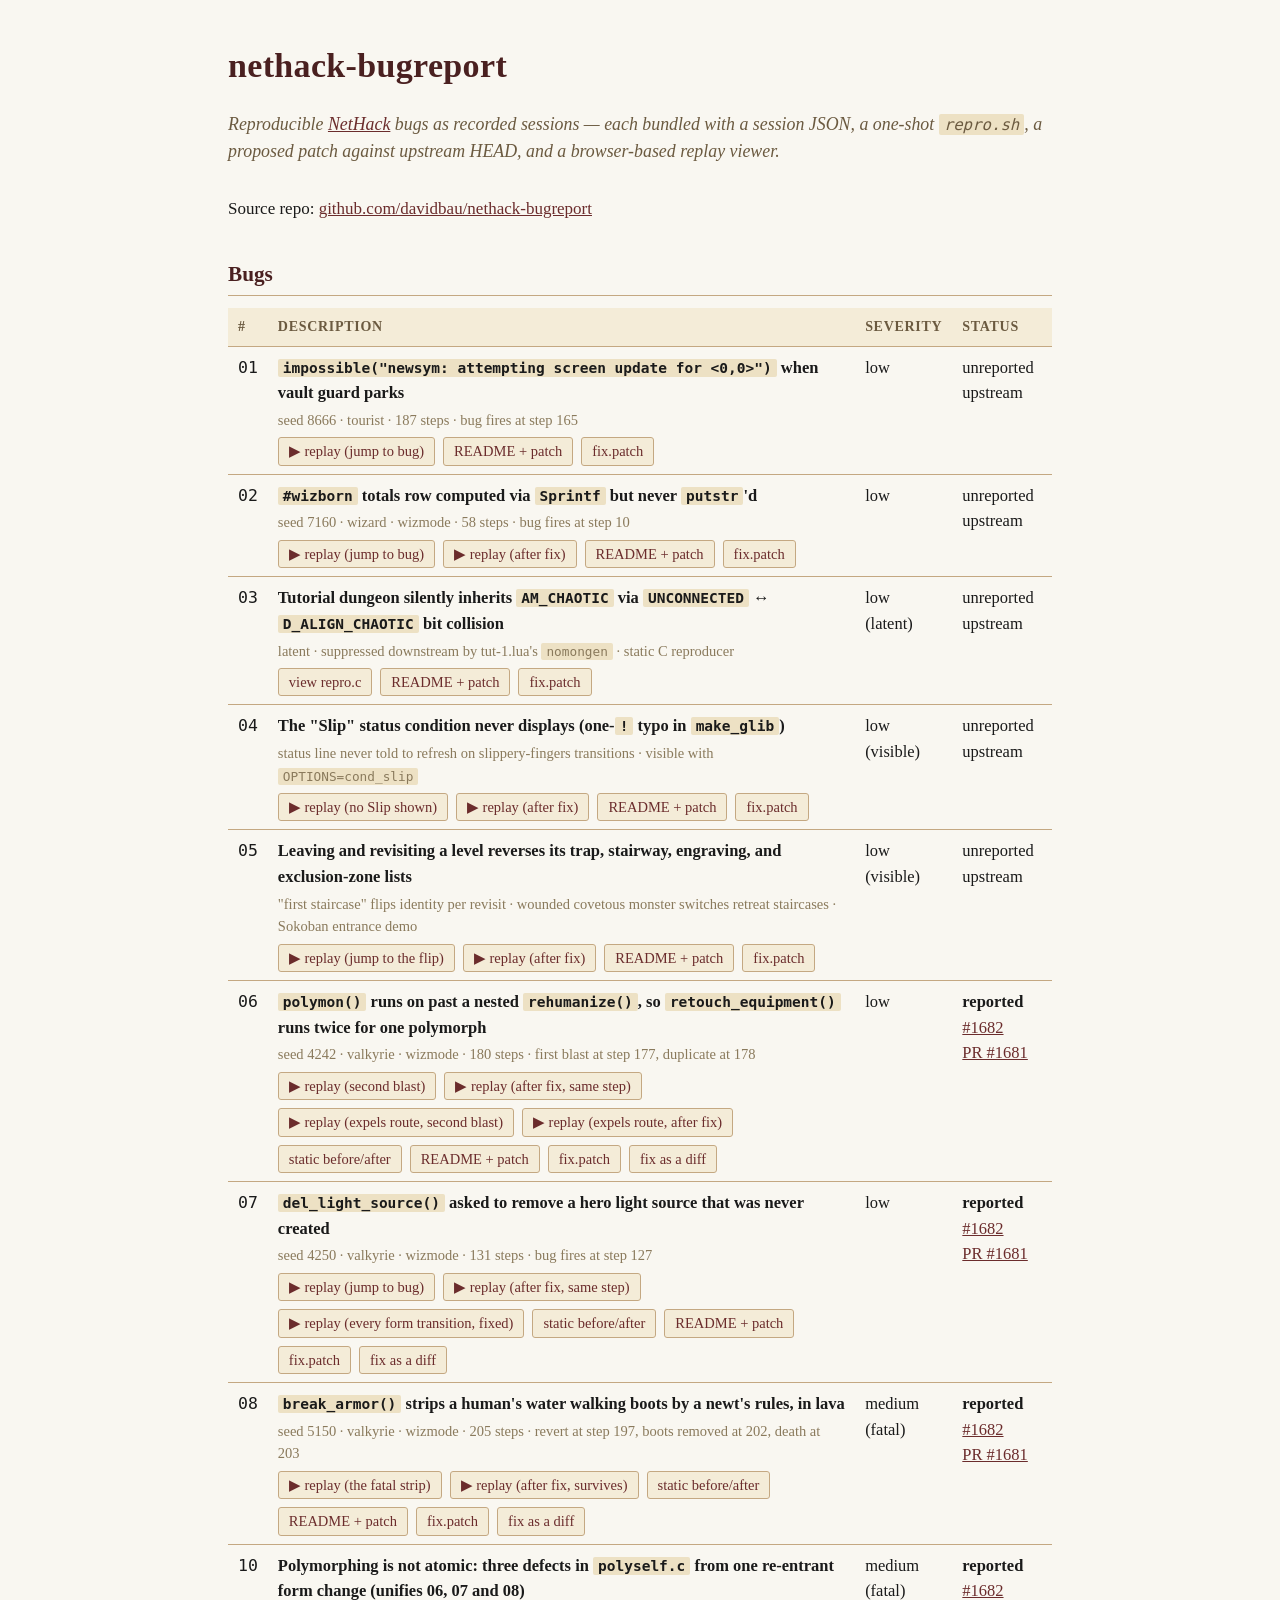
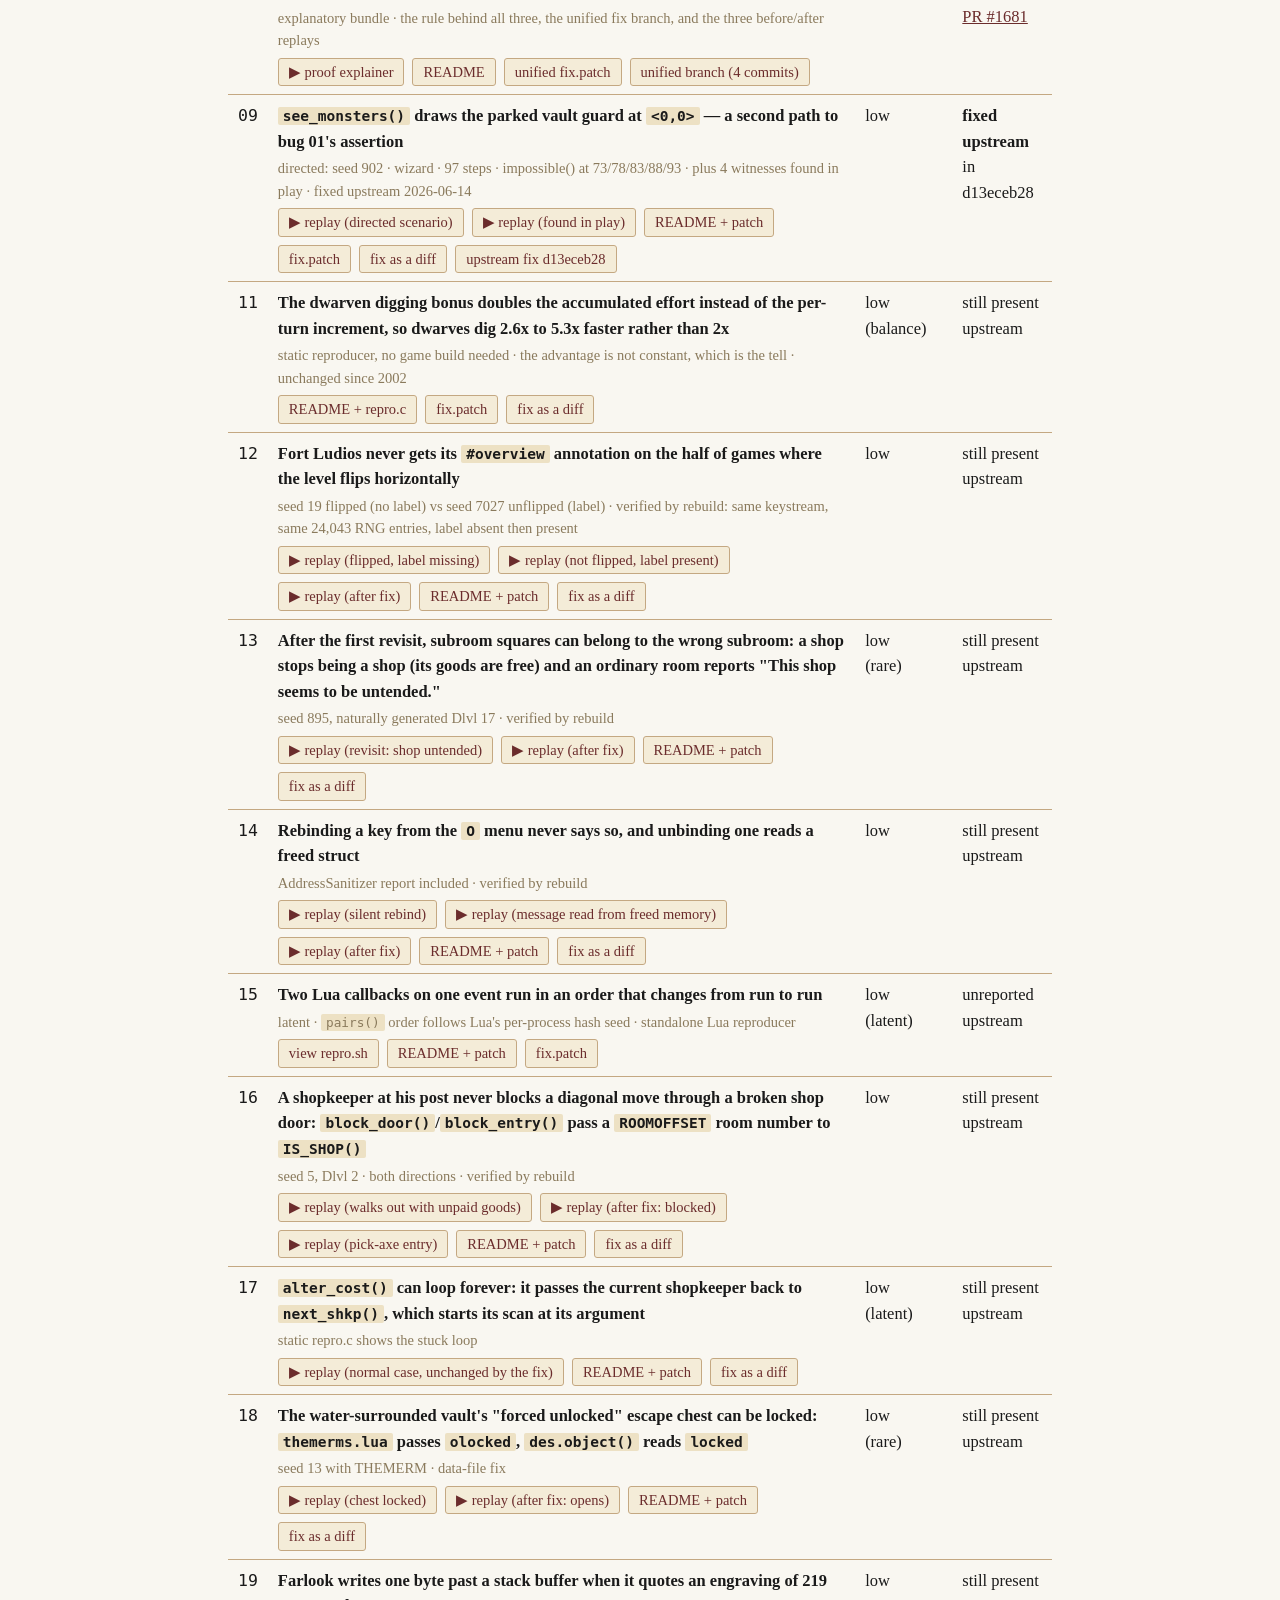
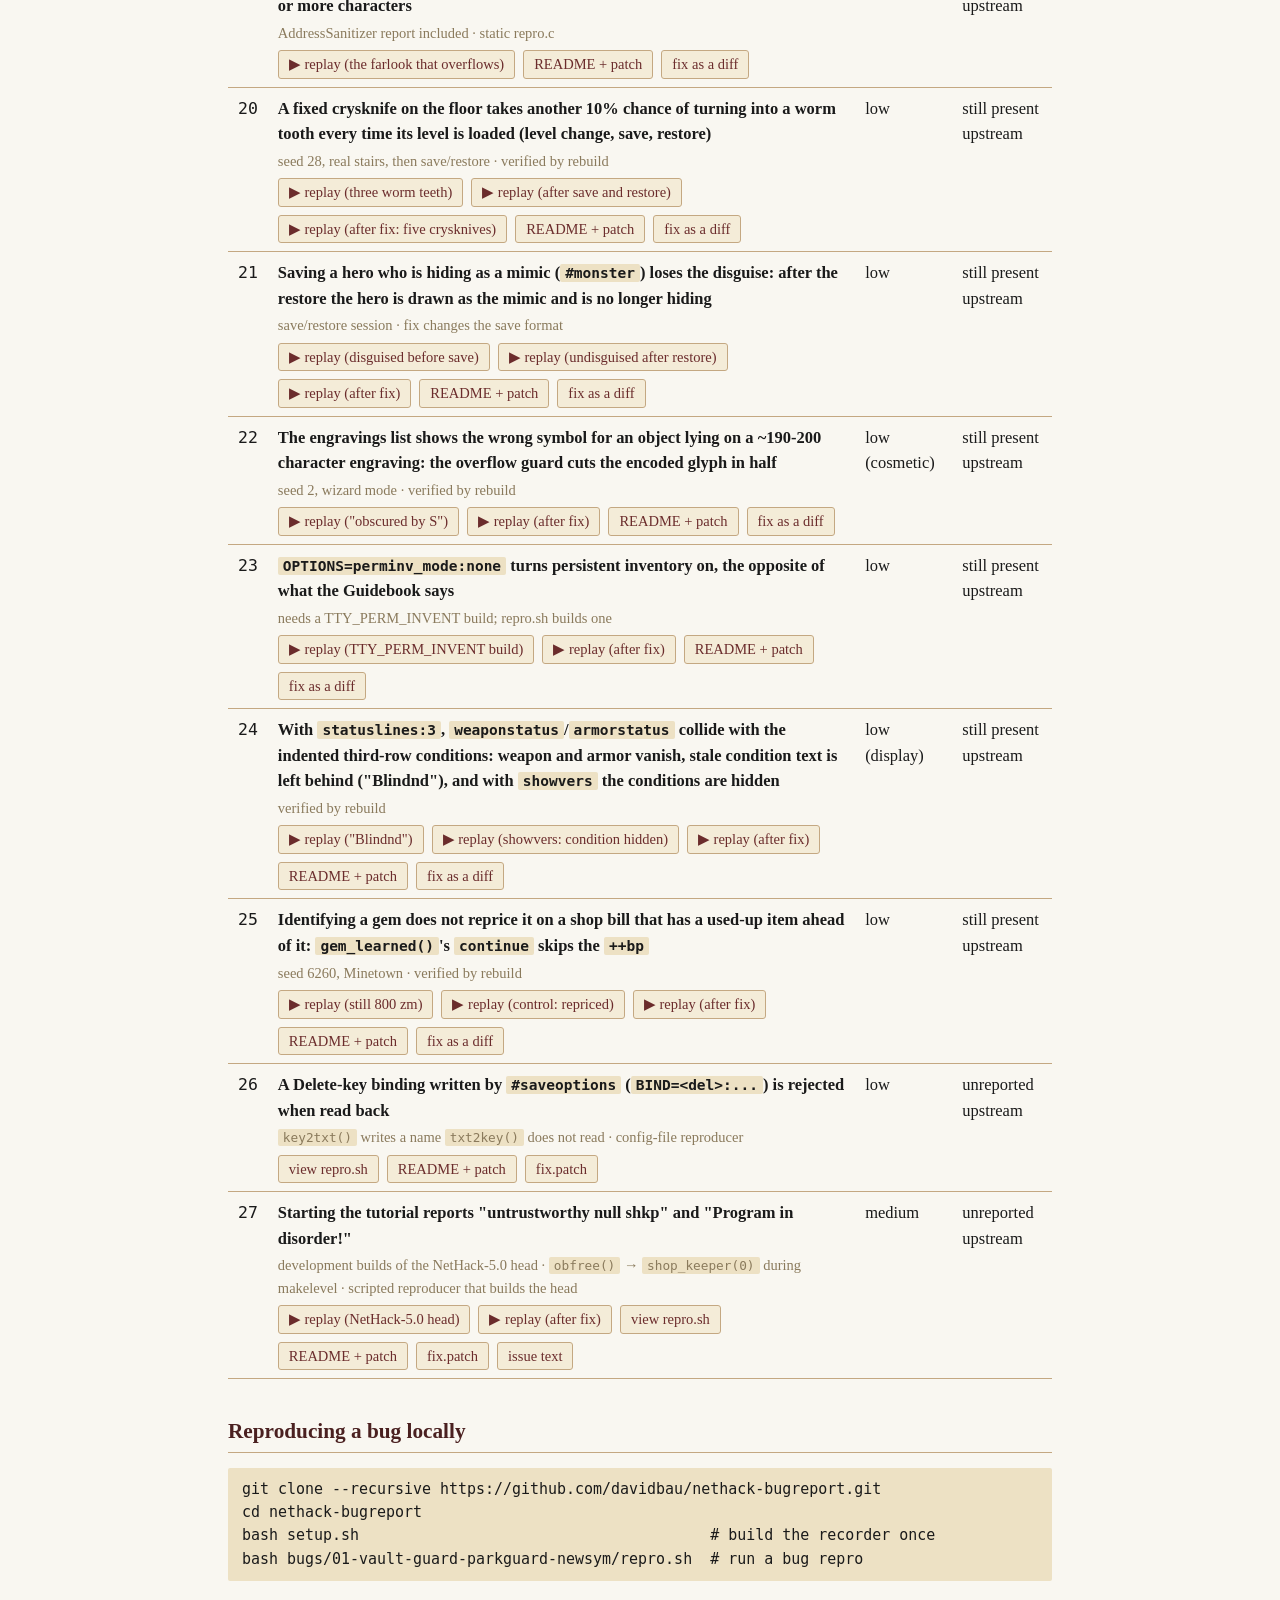
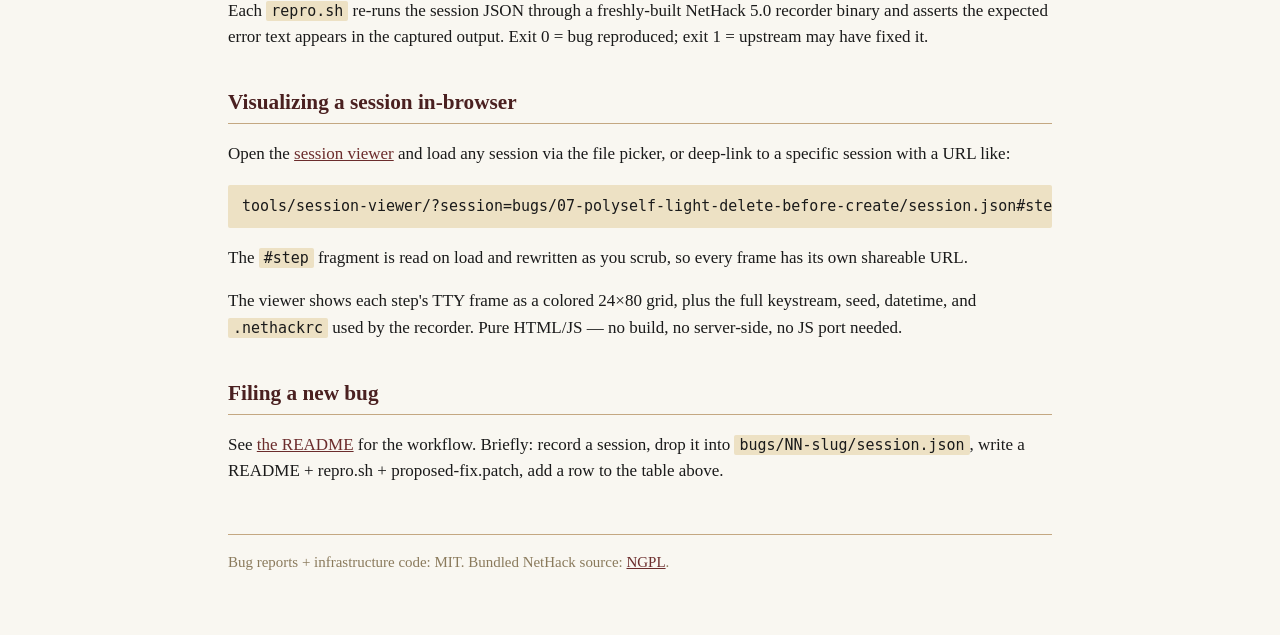
==== commit 4b53a2d2: "bug 27: step-through recordings of the head and the head with the fix session.json is a new game on " ====
--- a/index.html
+++ b/index.html
@@ -615,6 +615,8 @@
                 </div>
                 <span class="bug-meta">development builds of the NetHack-5.0 head · <code>obfree()</code> &rarr; <code>shop_keeper(0)</code> during makelevel · scripted reproducer that builds the head</span>
                 <div class="actions">
+                    <a href="tools/session-viewer/?session=bugs/27-shkready-null-room/session.json#step=4">▶ replay (NetHack-5.0 head)</a>
+                    <a href="tools/session-viewer/?session=bugs/27-shkready-null-room/session-fixed.json#step=4">▶ replay (after fix)</a>
                     <a href="https://github.com/davidbau/nethack-bugreport/blob/main/bugs/27-shkready-null-room/repro.sh">view repro.sh</a>
                     <a href="https://github.com/davidbau/nethack-bugreport/tree/main/bugs/27-shkready-null-room">README + patch</a>
                     <a href="https://github.com/davidbau/nethack-bugreport/blob/main/bugs/27-shkready-null-room/proposed-fix.patch">fix.patch</a>
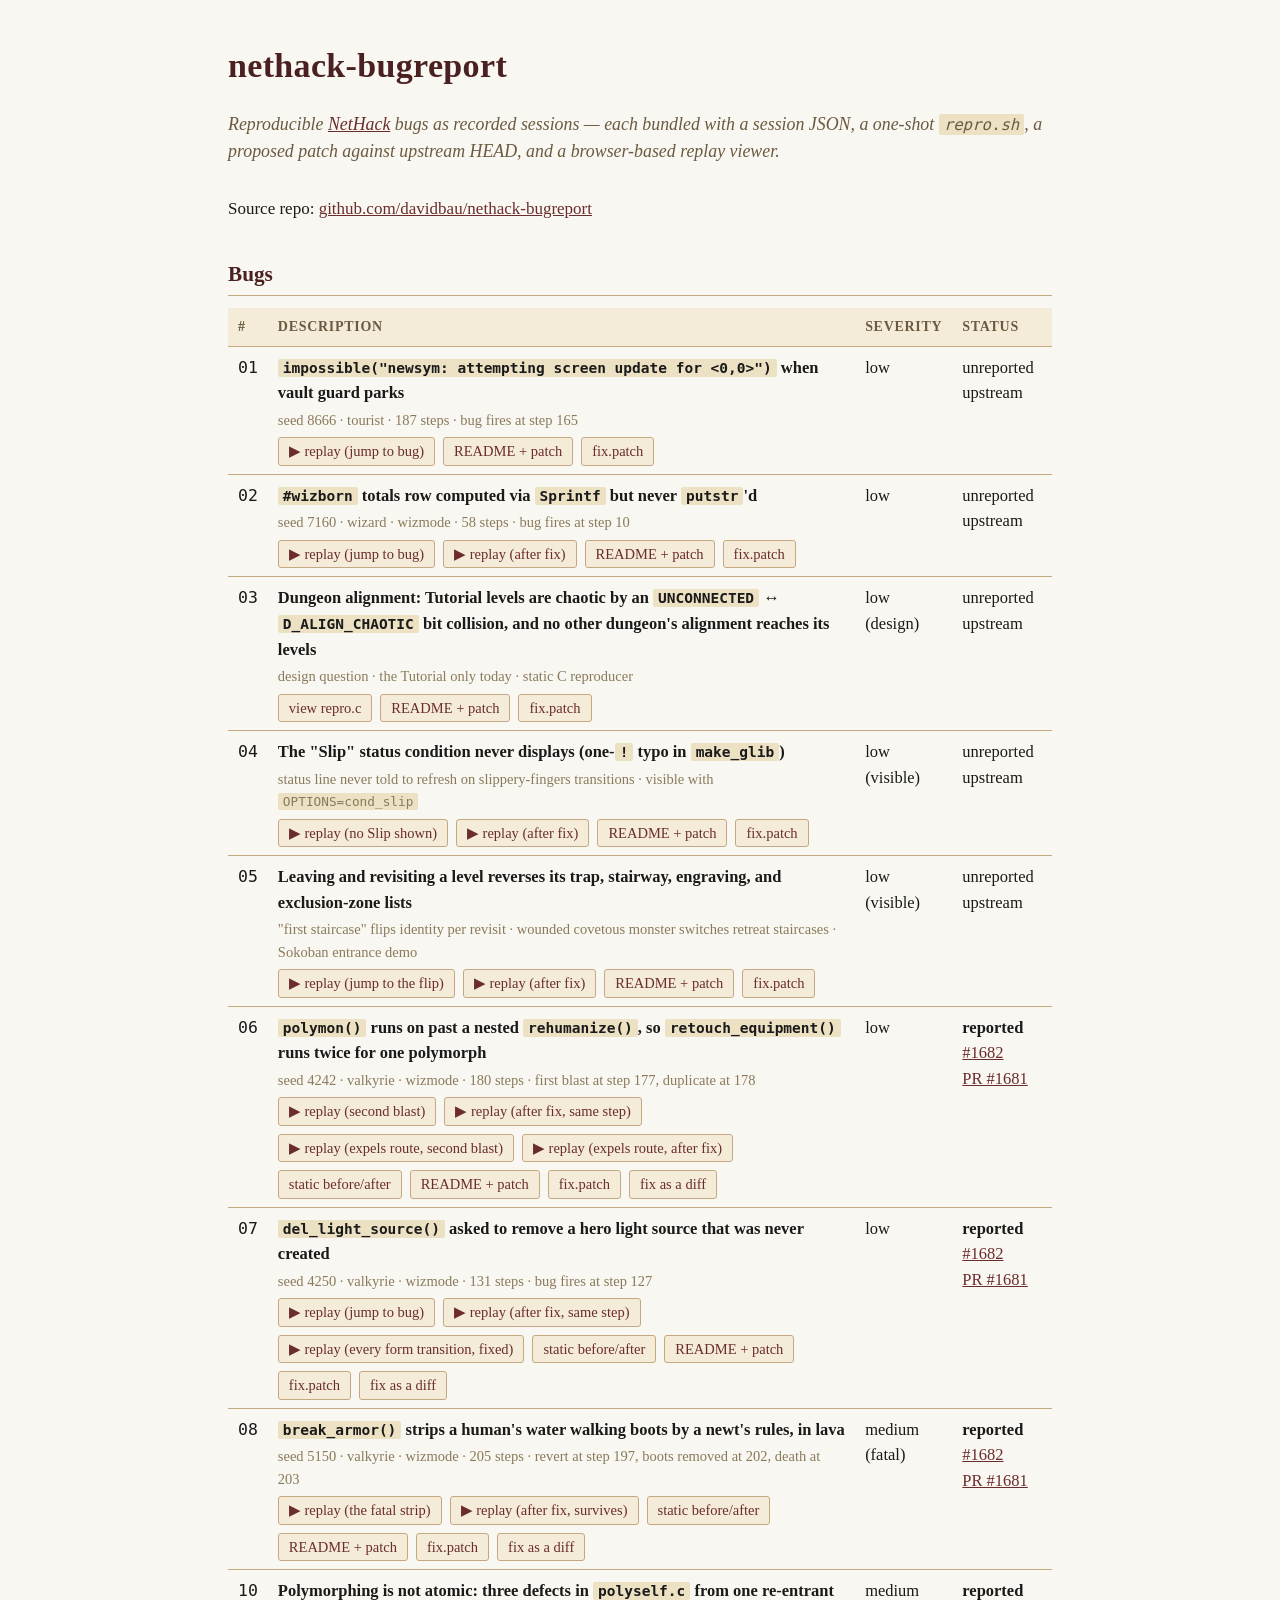
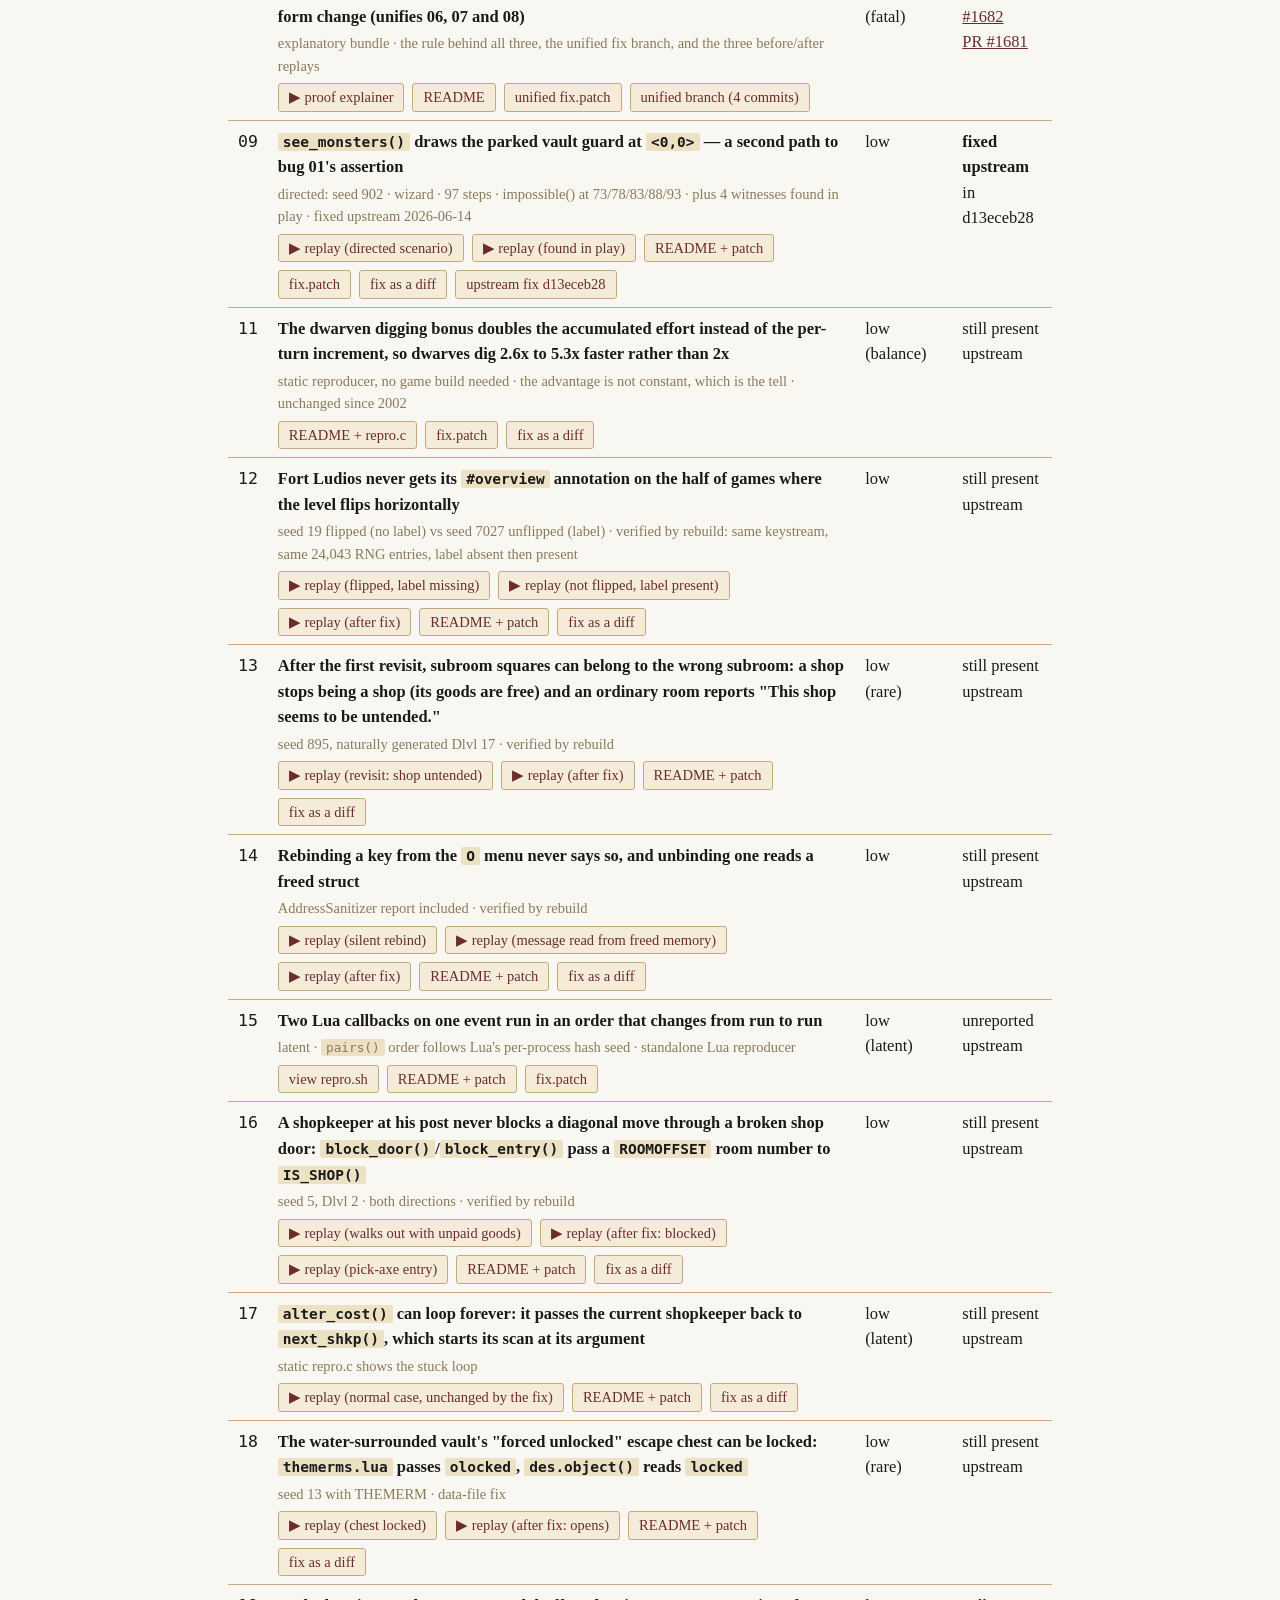
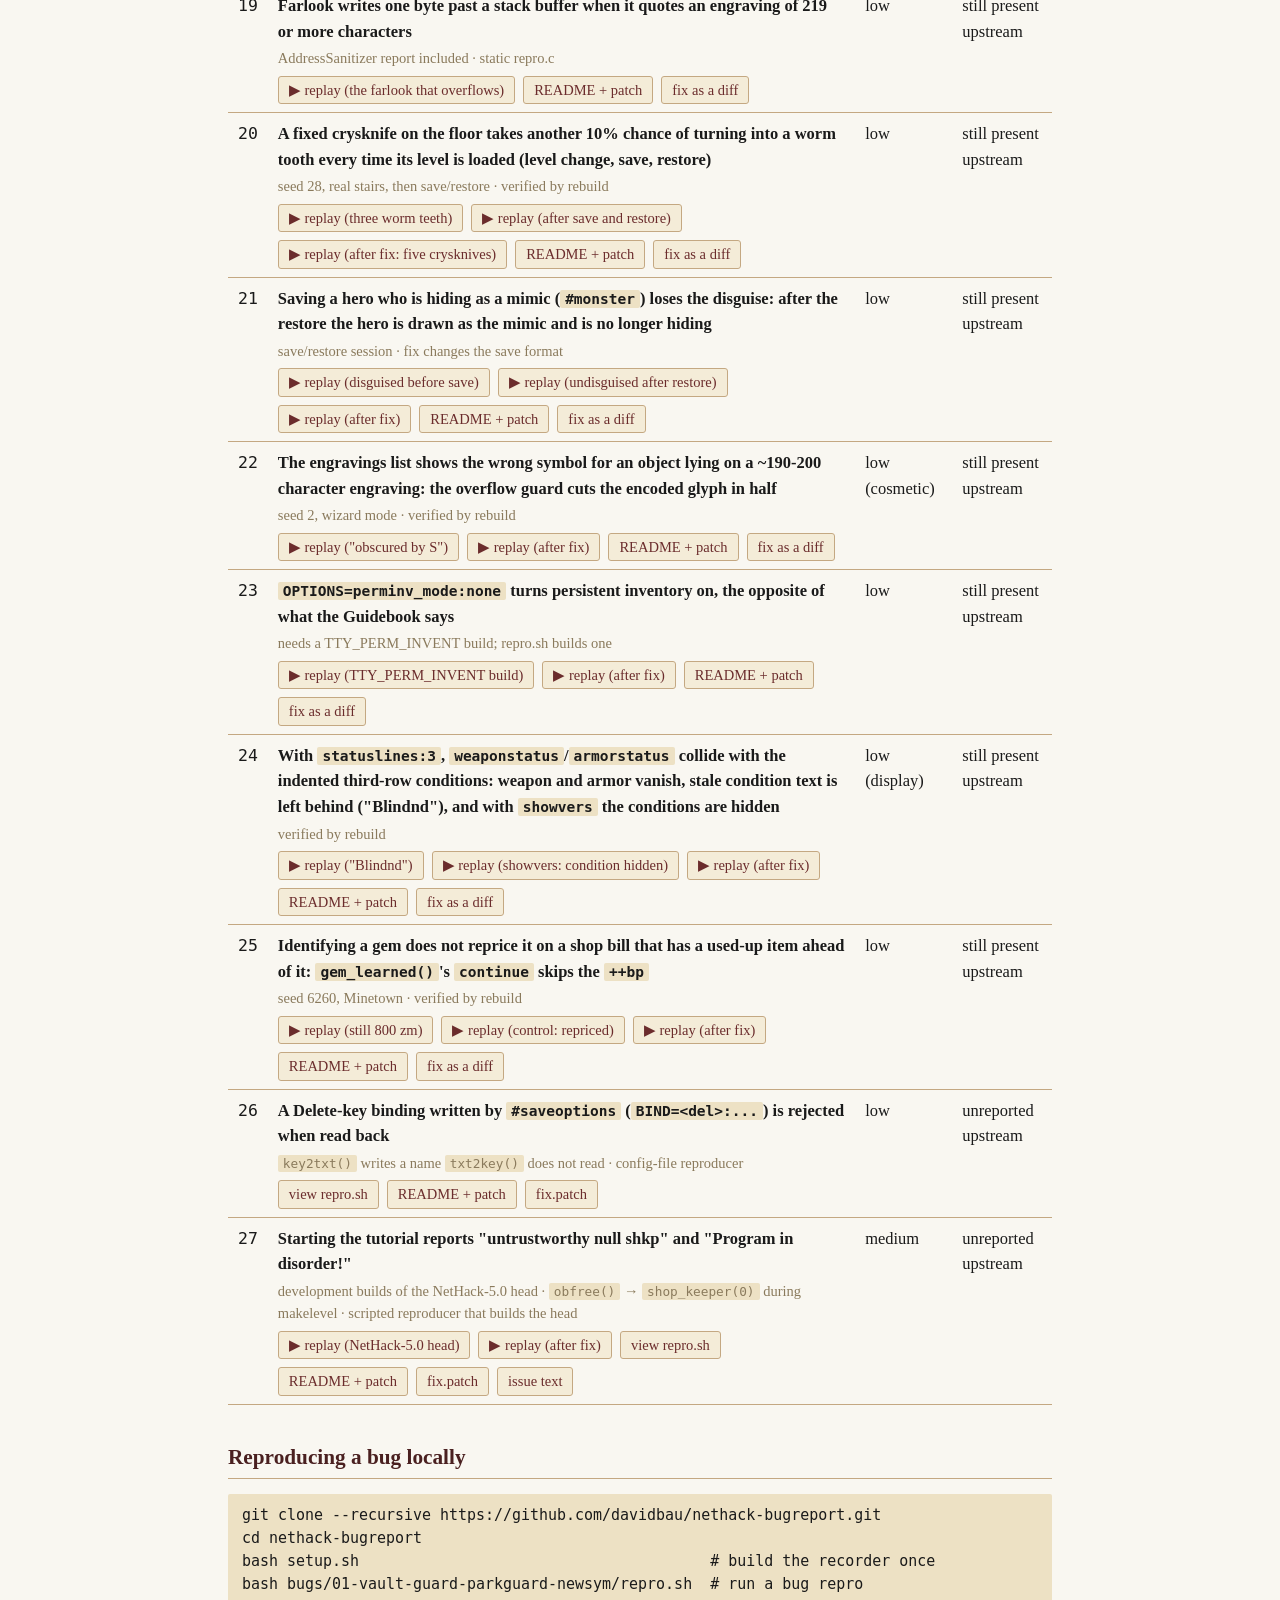
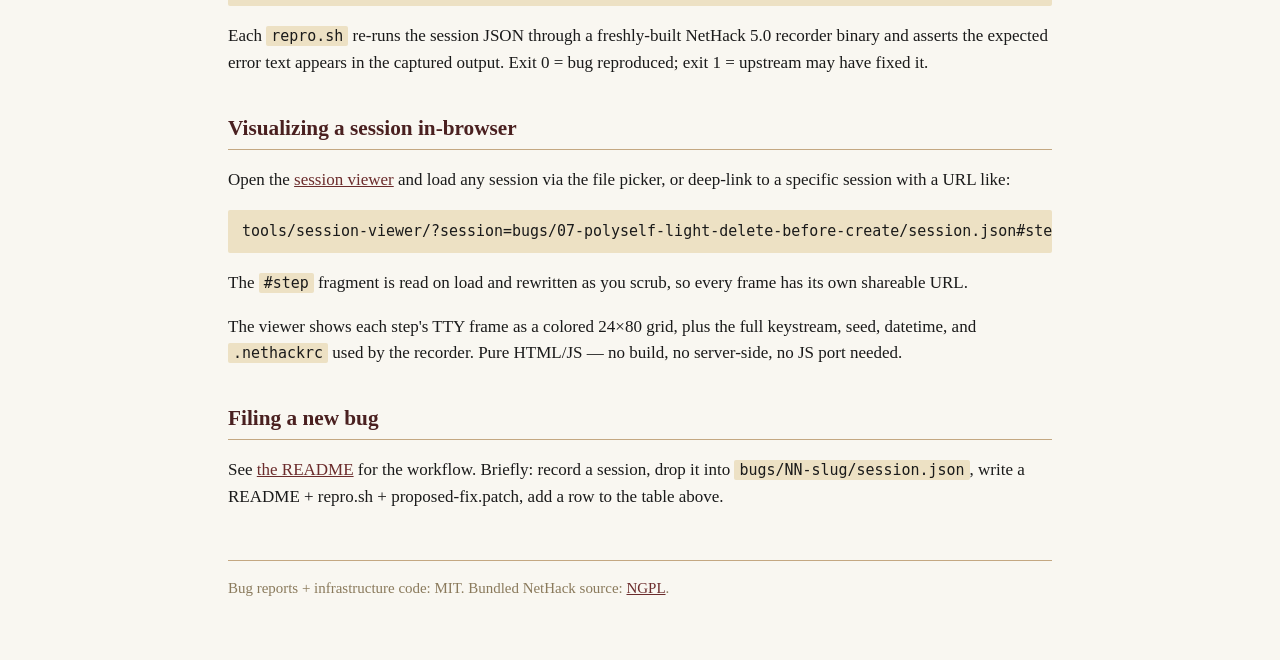
==== commit 672d061b: "bugs: add 37 (Tourist quest Lua errors); rewrite 03 as a design question 37: dat/Tou-loca.lua:166 ha" ====
--- a/index.html
+++ b/index.html
@@ -176,18 +176,18 @@
             <td class="num">03</td>
             <td>
                 <div class="bug-title">
-                    Tutorial dungeon silently inherits <code>AM_CHAOTIC</code>
-                    via <code>UNCONNECTED</code> ↔ <code>D_ALIGN_CHAOTIC</code>
-                    bit collision
-                </div>
-                <span class="bug-meta">latent · suppressed downstream by tut-1.lua's <code>nomongen</code> · static C reproducer</span>
+                    Dungeon alignment: Tutorial levels are chaotic by an
+                    <code>UNCONNECTED</code> ↔ <code>D_ALIGN_CHAOTIC</code>
+                    bit collision, and no other dungeon's alignment reaches its levels
+                </div>
+                <span class="bug-meta">design question · the Tutorial only today · static C reproducer</span>
                 <div class="actions">
                     <a href="https://github.com/davidbau/nethack-bugreport/blob/main/bugs/03-tutorial-alignment-collision/repro.c">view repro.c</a>
                     <a href="https://github.com/davidbau/nethack-bugreport/tree/main/bugs/03-tutorial-alignment-collision">README + patch</a>
                     <a href="https://github.com/davidbau/nethack-bugreport/blob/main/bugs/03-tutorial-alignment-collision/proposed-fix.patch">fix.patch</a>
                 </div>
             </td>
-            <td>low<br>(latent)</td>
+            <td>low<br>(design)</td>
             <td>unreported<br>upstream</td>
         </tr>
         <tr>
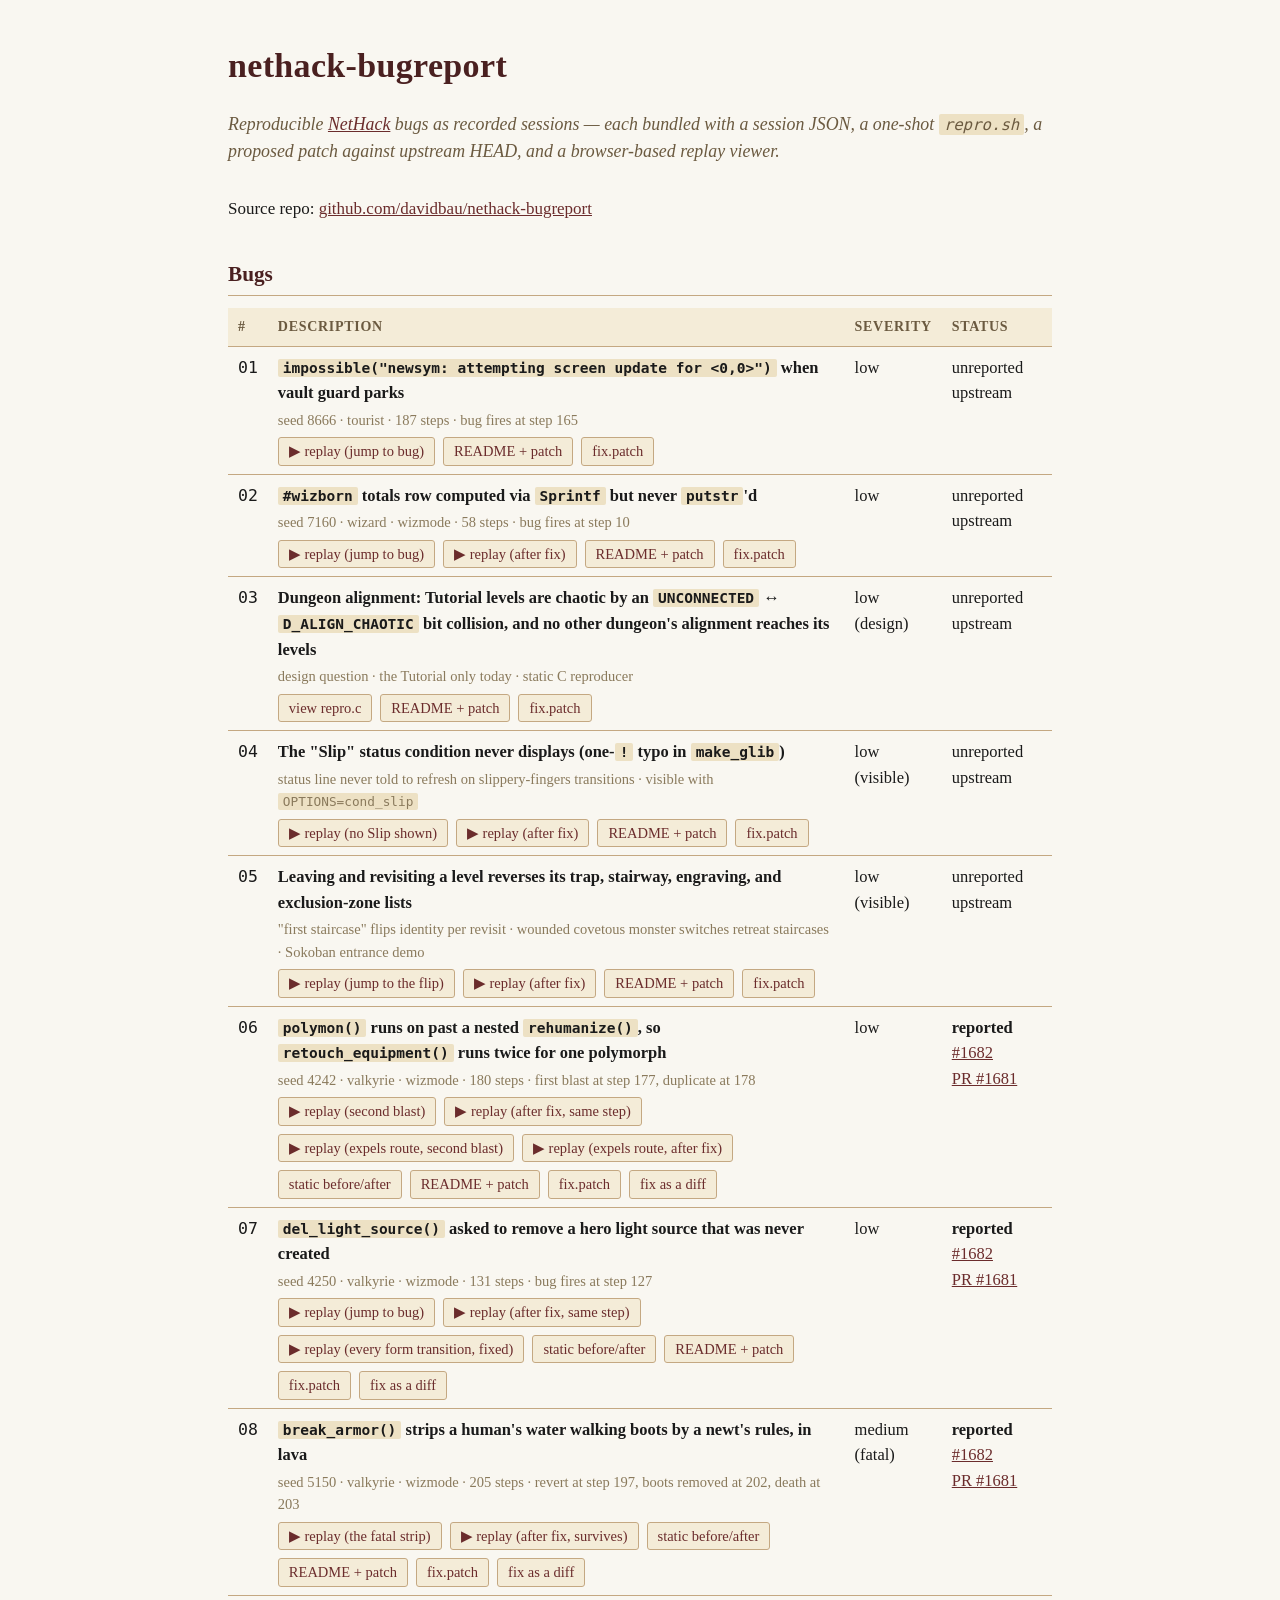
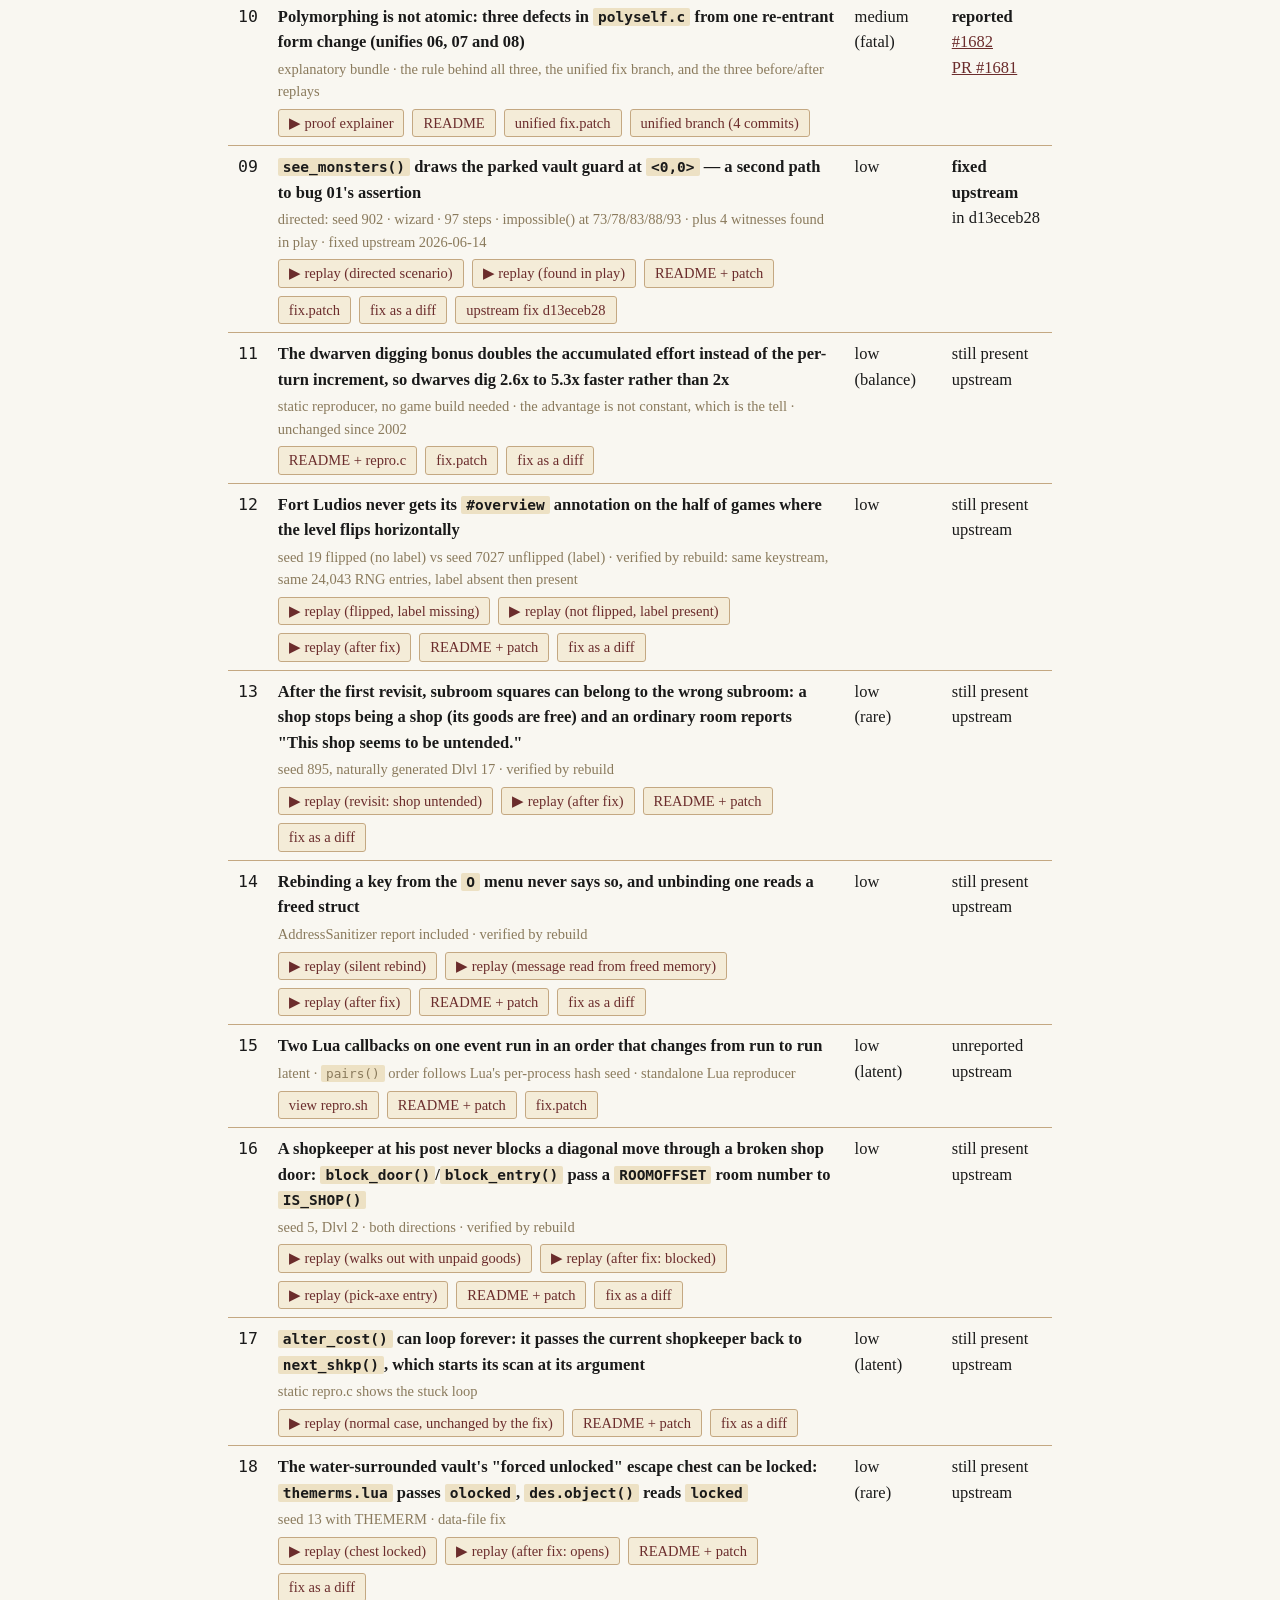
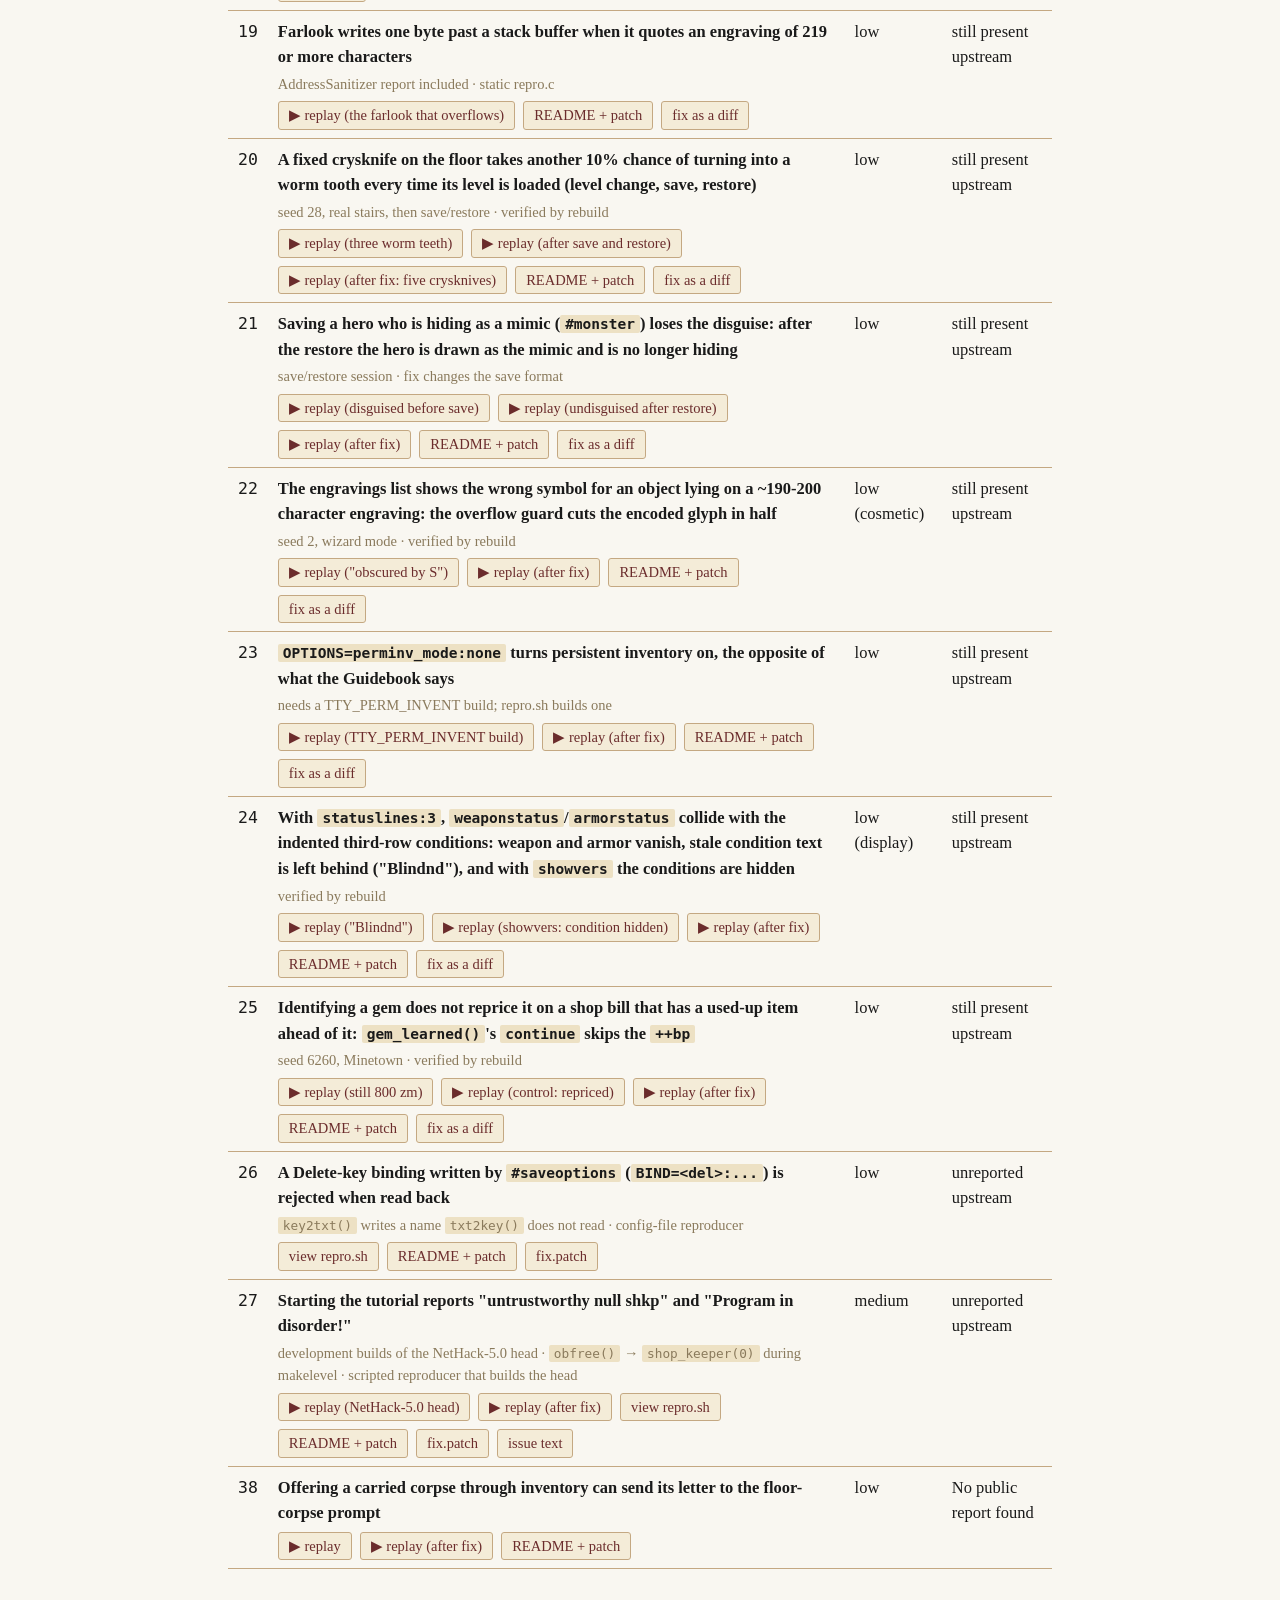
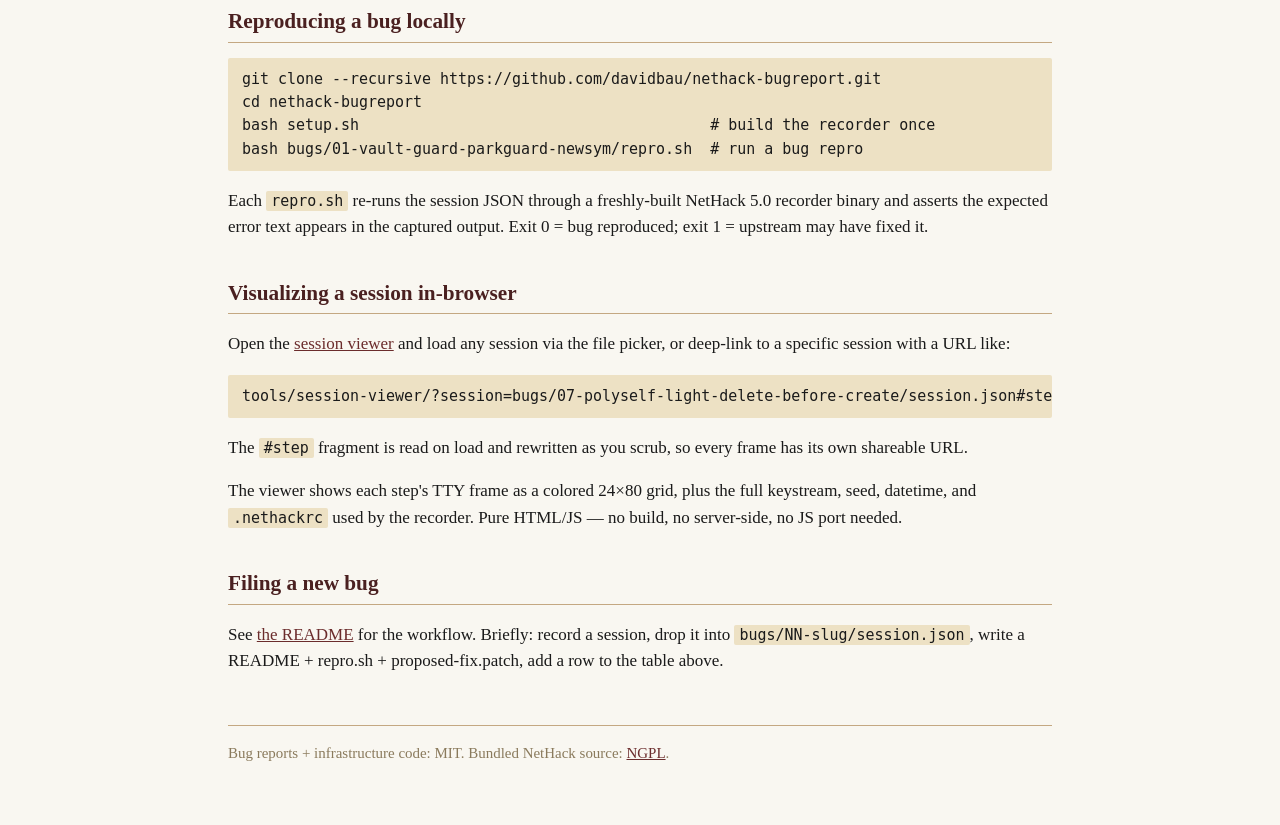
==== commit 79fced71: "Document inventory sacrifice consuming the selected letter at a floor prompt Verified step 40 with o" ====
--- a/index.html
+++ b/index.html
@@ -626,6 +626,19 @@
             <td>medium</td>
             <td>unreported<br>upstream</td>
         </tr>
+        <tr>
+            <td class="num">38</td>
+            <td>
+                <div class="bug-title">Offering a carried corpse through inventory can send its letter to the floor-corpse prompt</div>
+                <div class="actions">
+                    <a href="tools/session-viewer/?session=bugs/38-inventory-offer-floor-corpse/session.json#step=40">▶ replay</a>
+                    <a href="tools/session-viewer/?session=bugs/38-inventory-offer-floor-corpse/session-fixed.json#step=40">▶ replay (after fix)</a>
+                    <a href="https://github.com/davidbau/nethack-bugreport/tree/main/bugs/38-inventory-offer-floor-corpse">README + patch</a>
+                </div>
+            </td>
+            <td>low</td>
+            <td>No public report found</td>
+        </tr>
     </tbody>
 </table>
 
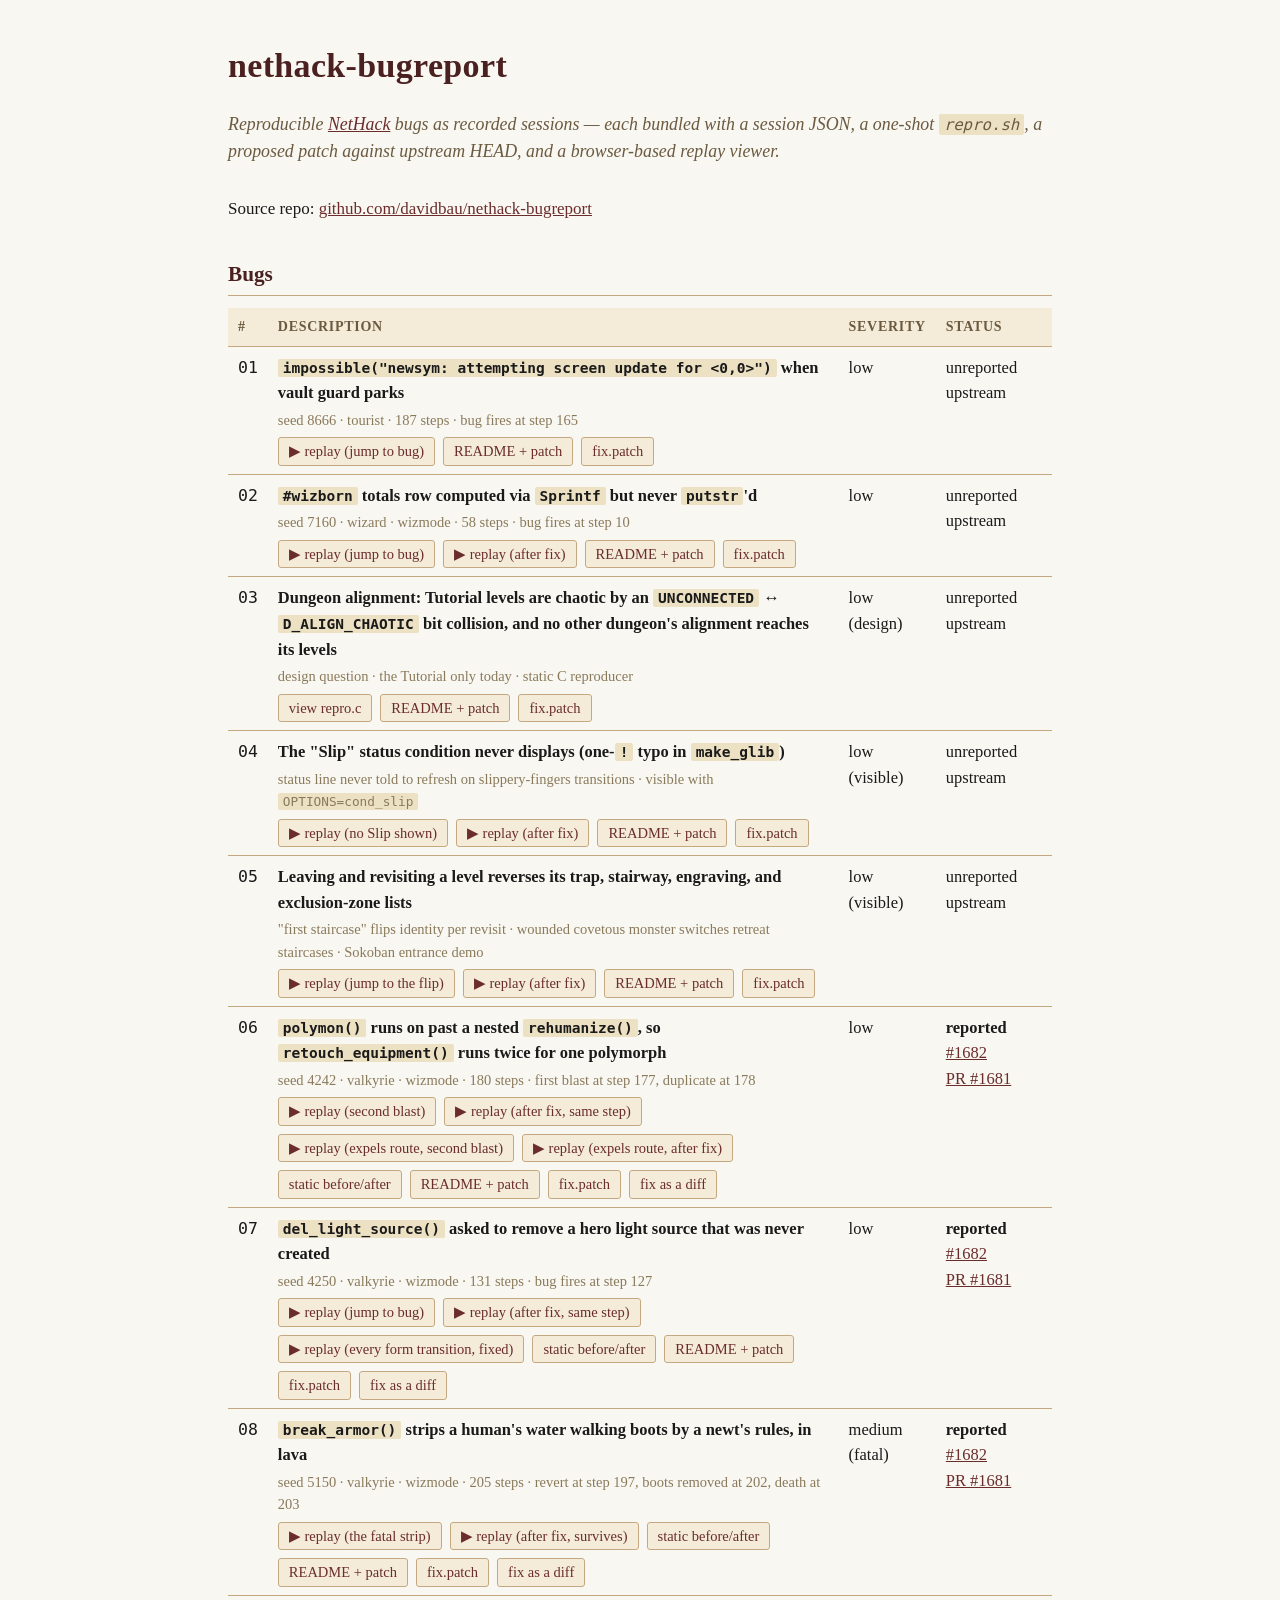
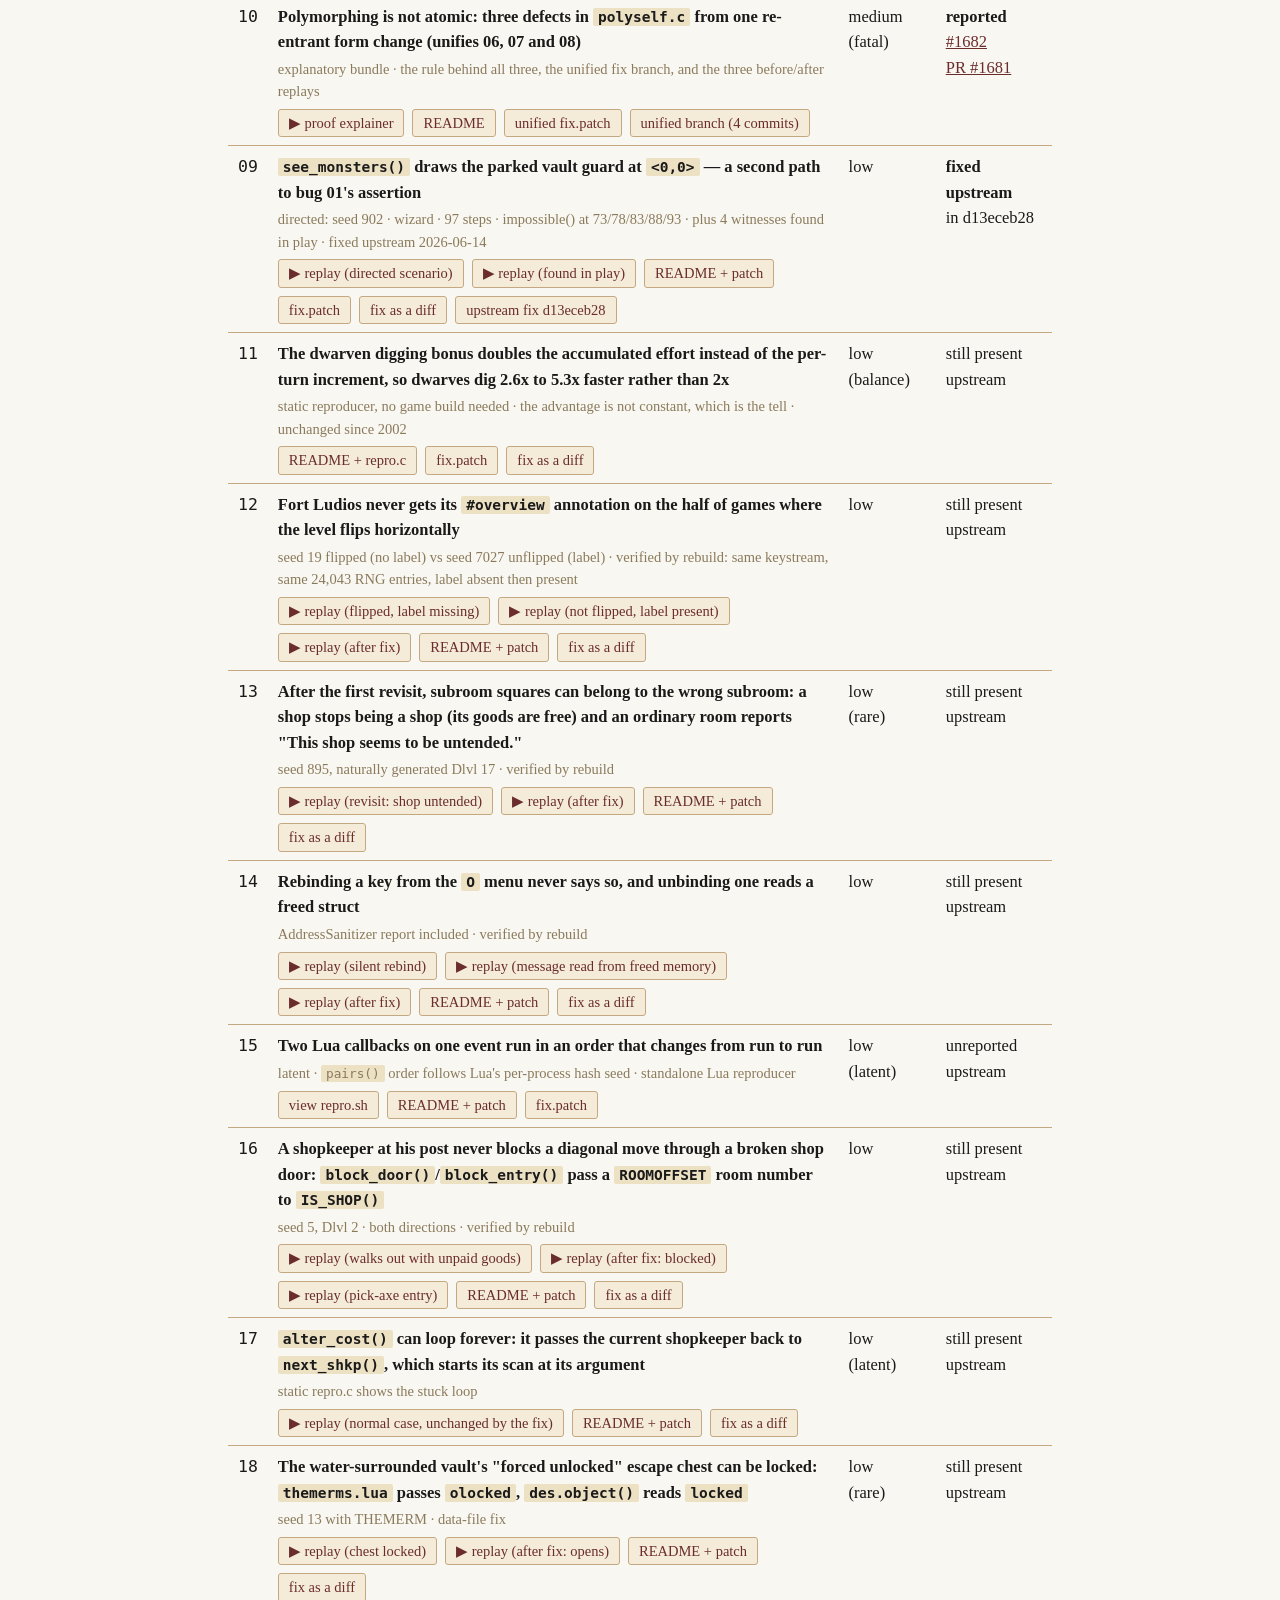
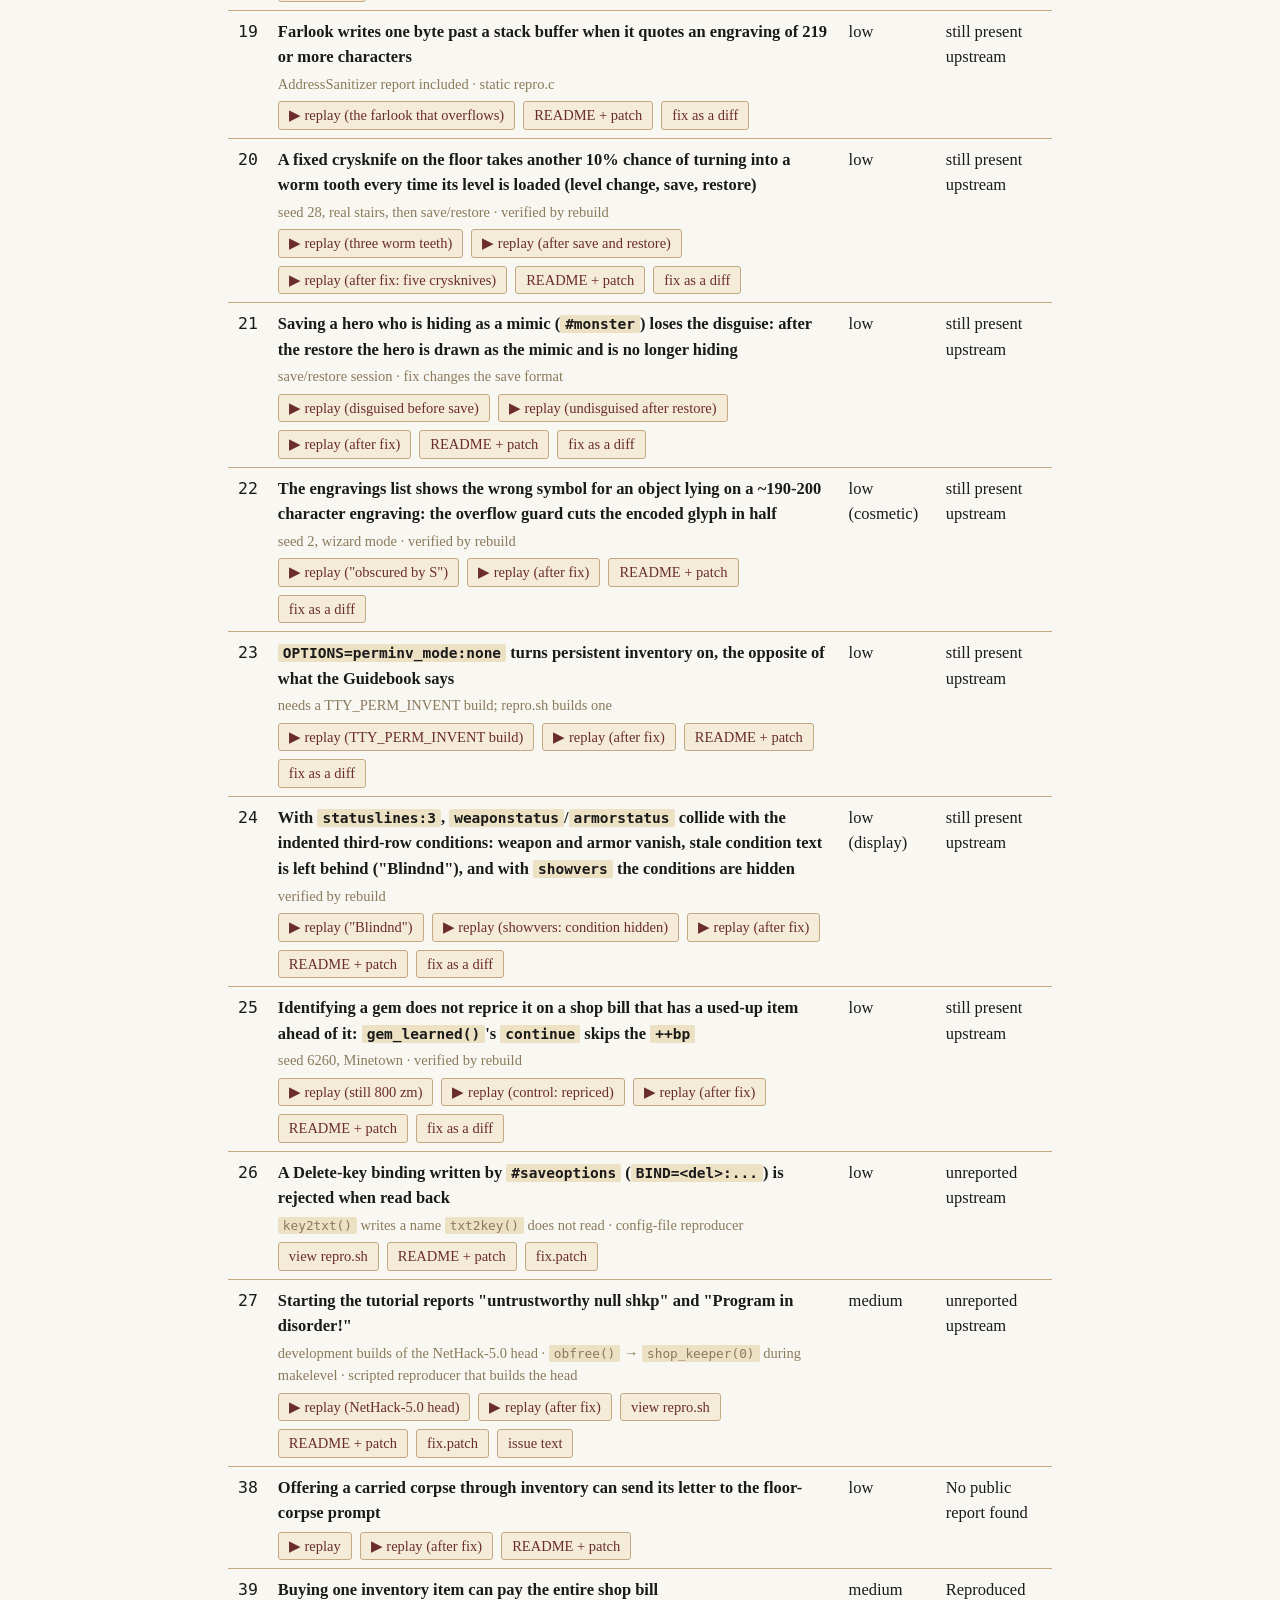
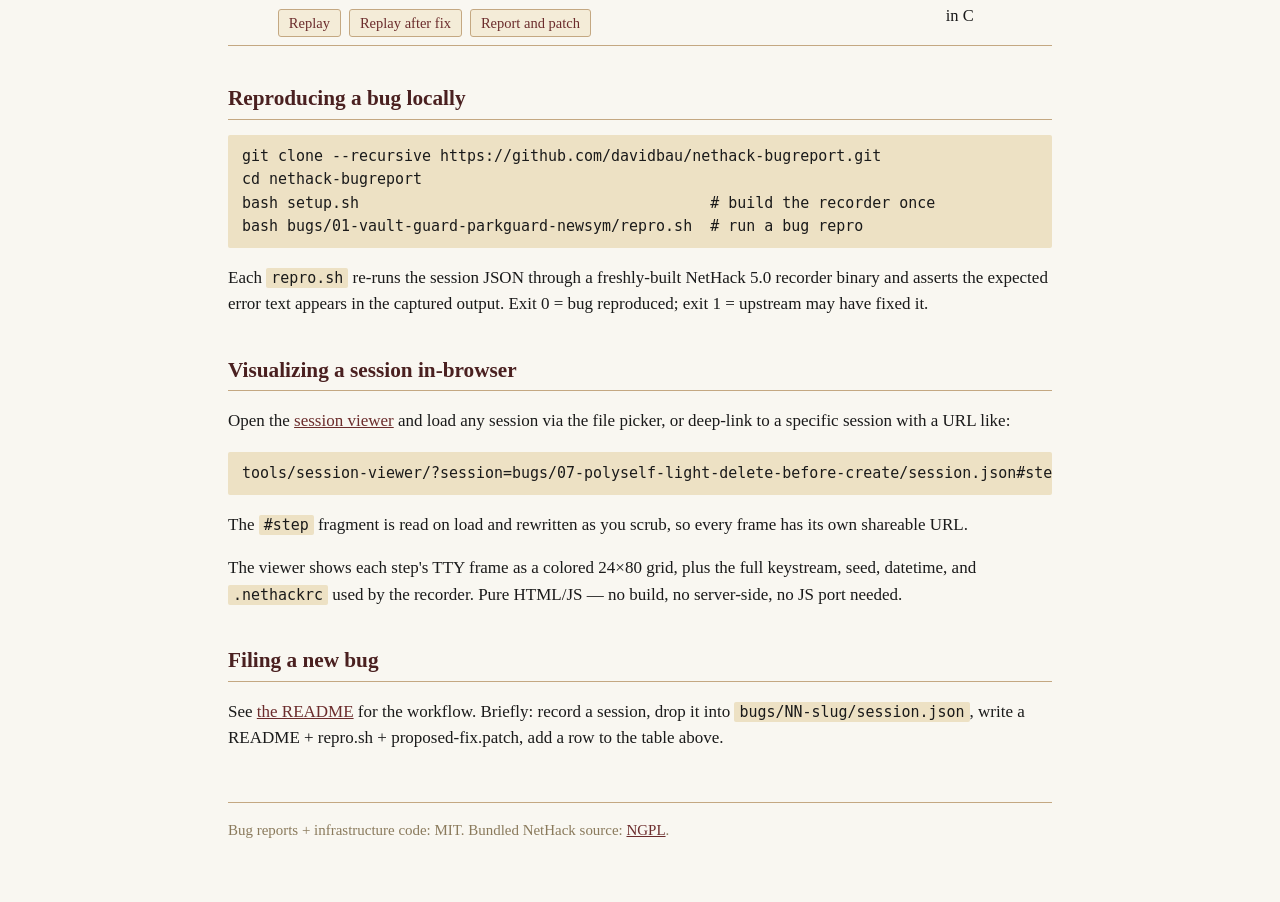
==== commit ecf7e73f: "Document two inventory selection failures and verify billing in two menu styles Parity-Status: no ch" ====
--- a/index.html
+++ b/index.html
@@ -639,6 +639,19 @@
             <td>low</td>
             <td>No public report found</td>
         </tr>
+        <tr>
+            <td class="num">39</td>
+            <td>
+                <div class="bug-title">Buying one inventory item can pay the entire shop bill</div>
+                <div class="actions">
+                    <a href="tools/session-viewer/?session=bugs/39-inventory-buy-pays-whole-bill/session.json#step=148">Replay</a>
+                    <a href="tools/session-viewer/?session=bugs/39-inventory-buy-pays-whole-bill/session-fixed.json#step=148">Replay after fix</a>
+                    <a href="https://github.com/davidbau/nethack-bugreport/tree/main/bugs/39-inventory-buy-pays-whole-bill">Report and patch</a>
+                </div>
+            </td>
+            <td>medium</td>
+            <td>Reproduced in C</td>
+        </tr>
     </tbody>
 </table>
 
